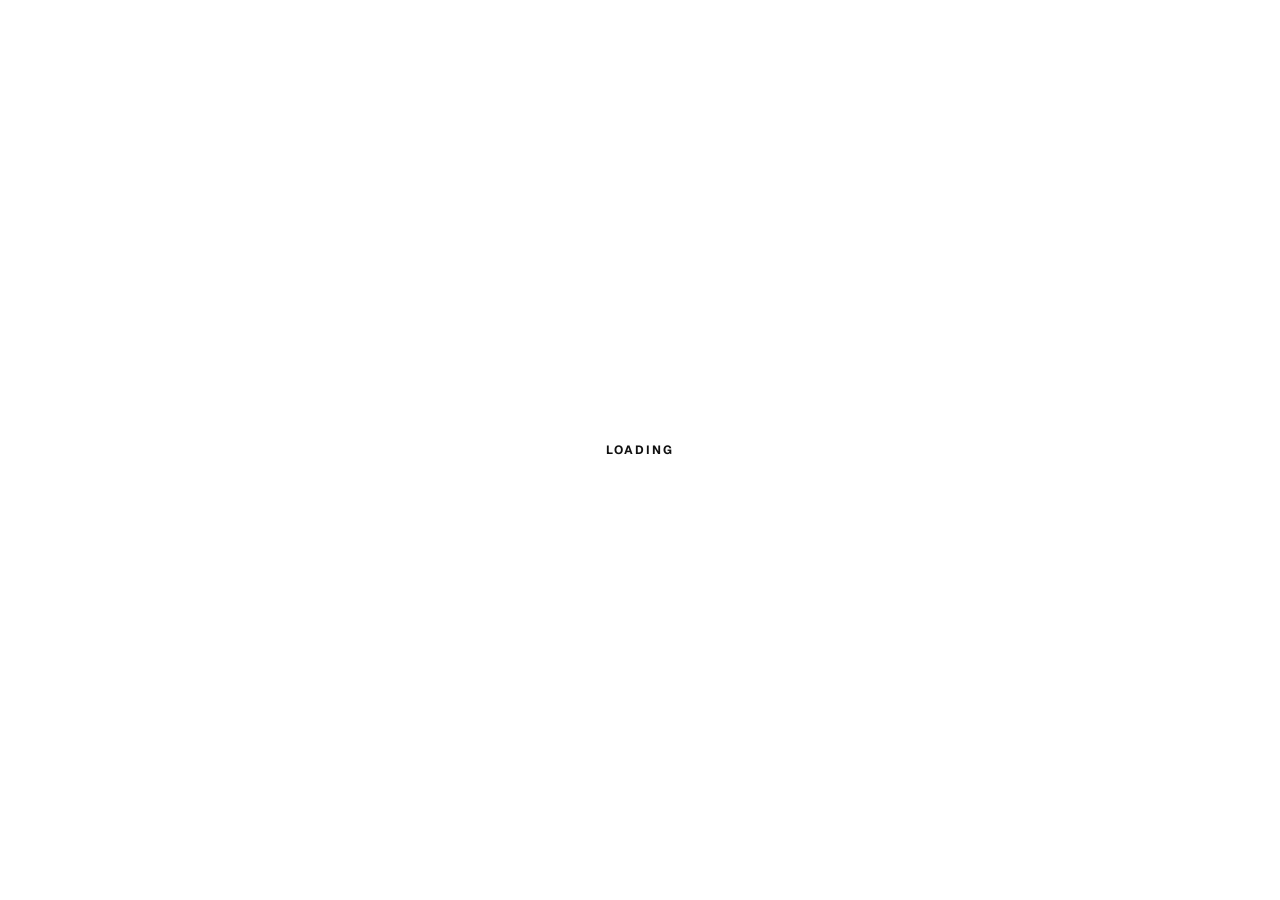
==== preview/index.html @ 60d8848e "Fit mobile product images and enlarge desktop titles. Restore the mobile nav pill, stop cropping pro" ====
<!doctype html>
<html lang="en">
  <head>
    <meta charset="utf-8" />
    <meta name="viewport" content="width=device-width, initial-scale=1" />
    <title>Shop · LAFLARECLUB</title>
    <meta
      name="description"
      content="Luxury streetwear from music culture. Limited drops, organic cotton, made for the scene."
    />
    <link rel="canonical" href="https://laflareclub.com/" />
    <link rel="preconnect" href="https://fonts.googleapis.com" />
    <link rel="preconnect" href="https://fonts.gstatic.com" crossorigin />
    <link
      rel="stylesheet"
      href="https://fonts.googleapis.com/css2?family=Geist:wght@100..900&family=Geist+Mono:wght@100..900&family=Geist+Pixel&display=swap"
    />
    <style>
      :root {
        /* resolved from shop.css location (assets/) */
        --cursor: url("cursor.svg") 4 2, auto;
        --cursor-hover: url("cursor.svg") 4 2, auto;
        --font-geist: "Geist", sans-serif;
        --font-geist-mono: "Geist Mono", ui-monospace, monospace;
        --font-geist-pixel: "Geist Pixel", sans-serif;
      }
    </style>
    <link rel="stylesheet" href="../assets/shop.css?v=title-desk" />
  </head>
  <body class="template-index" data-preview="true">
    <a class="skip-link" href="#Main">Skip to content</a>
    <main id="Main" class="stage">
      <p class="stage-loader" role="status">Loading</p>
      <header class="chrome chrome--top">
        <a class="logo logo--wordmark" href="./index.html" aria-label="LAFLARECLUB">
          <img
            class="logo__mark"
            src="../assets/logo.png?v=wordmark"
            alt="LAFLARECLUB"
            width="1024"
            height="237"
          />
        </a>
      
        <nav class="chrome-actions" aria-label="Account and cart">
          <a
            class="chrome-icon chrome-icon--account"
            href="./index.html"
            aria-label="Account"
          >
            <svg viewBox="0 0 24 24" aria-hidden="true" focusable="false">
              <path
                fill="currentColor"
                d="M12 2.8c2.2 0 4 1.8 4 4s-1.8 4-4 4-4-1.8-4-4 1.8-4 4-4Zm0 9.2c4.7 0 8.5 2.6 8.5 7.1 0 .7-.5 1.2-1.2 1.2H4.7c-.7 0-1.2-.5-1.2-1.2 0-4.5 3.8-7.1 8.5-7.1Z"
              />
            </svg>
          </a>
          <button
            type="button"
            class="chrome-icon chrome-icon--cart"
            data-open-cart
            aria-label="Cart"
          >
            <svg viewBox="0 0 24 24" aria-hidden="true" focusable="false">
              <path
                fill="currentColor"
                d="M8.2 3.2h7.6c.5 0 .9.4.9.9v2.1h2.1c.4 0 .7.4.6.8l-1.5 11.2c-.1.9-.9 1.6-1.8 1.6H7.9c-.9 0-1.7-.7-1.8-1.6L4.6 7c-.1-.4.2-.8.6-.8h2.1V4.1c0-.5.4-.9.9-.9Zm1.4 3h4.8V5.1H9.6v1.1Zm-2.5 2.4.2 1.4h9.4l.2-1.4H7.1Zm.4 3.2.9 6.6h7.2l.9-6.6H7.5Z"
              />
            </svg>
            <span class="chrome-icon__count" data-cart-count hidden>0</span>
          </button>
        </nav>
</header>
      <section class="coverflow" aria-label="LAFLARECLUB">
        <div class="coverflow__track" data-track>
          <button
            type="button"
            class="cover-item is-current"
            data-item
            data-handle="beyond-ones-limits-tee"
            style="--x: 0px"
            aria-label="Open BEYOND ONES LIMITS TEE"
          >
            <img
              src="https://cdn.shopify.com/s/files/1/0555/8806/1508/files/BLACKFRONT1_1.png?v=1731066007&width=800"
              alt="BEYOND ONES LIMITS TEE"
              width="700"
              height="700"
              fetchpriority="high"
            />
          </button>
          <button
            type="button"
            class="cover-item"
            data-item
            data-handle="cedric-pospes-si-triko"
            style="--x: calc(1 * (var(--item) + var(--item-gap)))"
            aria-label="Open CÉDRIC POSPĚŠ SI TEE"
          >
            <img
              src="https://cdn.shopify.com/s/files/1/0555/8806/1508/files/triko3.png?v=1776505116&width=800"
              alt="CÉDRIC POSPĚŠ SI TEE"
              width="800"
              height="800"
              loading="eager"
            />
            <span class="sold-pill">Sold out</span>
          </button>
          <button
            type="button"
            class="cover-item"
            data-item
            data-handle="good-friends-to-do-good-tee"
            style="--x: calc(2 * (var(--item) + var(--item-gap)))"
            aria-label="Open GOOD FRIENDS TO DO GOOD TEE"
          >
            <img
              src="https://cdn.shopify.com/s/files/1/0555/8806/1508/files/frontcream_final.png?v=1731065352&width=800"
              alt="GOOD FRIENDS TO DO GOOD TEE"
              width="800"
              height="800"
              loading="eager"
            />
          </button>
          <button
            type="button"
            class="cover-item"
            data-item
            data-handle="third-eye-hoodie"
            style="--x: calc(3 * (var(--item) + var(--item-gap)))"
            aria-label="Open THIRD EYE HOODIE"
          >
            <img
              src="https://cdn.shopify.com/s/files/1/0555/8806/1508/files/HOODIEFRONT1_2.png?v=1731066103&width=800"
              alt="THIRD EYE HOODIE"
              width="800"
              height="800"
              loading="eager"
            />
          </button>
        </div>
      </section>
      <h2 class="product-title" data-product-title></h2>
      <div class="detail-bar" data-detail>
        <div class="detail-row">
          <div class="field">
            <label for="StageSize">Size</label>
            <select id="StageSize" data-size></select>
          </div>
          <div class="price" data-price></div>
        </div>
        <div class="detail-row">
          <button type="button" class="more-btn" data-more>More info</button>
          <button type="button" class="atc" data-atc>Add to cart</button>
        </div>
        <div class="product-copy" data-copy></div>
      </div>
    </main>

    <div class="overlay overlay--info" data-info aria-hidden="true">
      <div class="info-panel" role="dialog" aria-modal="true" aria-labelledby="InfoTitle">
        <h1 id="InfoTitle" data-info-title></h1>
        <div class="info-panel__copy" data-info-copy></div>
        <button type="button" class="icon-btn" data-close-info>Close</button>
      </div>
    </div>

    <div class="wheel-dock">
      <nav class="ipod-menu" data-menu aria-hidden="true" aria-label="Menu">
        <a
          class="ipod-menu__item is-active"
          href="./index.html"
          data-menu-item
          aria-current="page"
          >Shop</a
        >
        <a class="ipod-menu__item" href="./about.html" data-menu-item>About</a>
        <button
          type="button"
          class="ipod-menu__item ipod-menu__item--cart"
          data-menu-item
          data-open-cart
        >
          Cart <span data-cart-count>0</span>
        </button>
        <button
          type="button"
          class="ipod-menu__item"
          data-menu-item
          data-open-legals
        >
          Legals
        </button>
      </nav>
      <div class="wheel-wrap">
        <div class="wheel" role="group" aria-label="LAFLARECLUB">
          <span class="wheel__label" aria-hidden="true">
            <span data-wheel-menu-label>Menu</span>
            <span data-wheel-back-label hidden>Back</span>
          </span>
          <svg
            class="wheel__skip wheel__skip--prev"
            viewBox="0 0 22 14"
            aria-hidden="true"
          >
            <rect
              x="1"
              y="2"
              width="2.2"
              height="10"
              rx="0.3"
              fill="currentColor"
            />
            <path d="M5 7 L12.5 2.2 L12.5 11.8 Z" fill="currentColor" />
            <path d="M12.2 7 L19.7 2.2 L19.7 11.8 Z" fill="currentColor" />
          </svg>
          <svg
            class="wheel__skip wheel__skip--next"
            viewBox="0 0 22 14"
            aria-hidden="true"
          >
            <path d="M2.3 2.2 L9.8 7 L2.3 11.8 Z" fill="currentColor" />
            <path d="M9.5 2.2 L17 7 L9.5 11.8 Z" fill="currentColor" />
            <rect
              x="18.8"
              y="2"
              width="2.2"
              height="10"
              rx="0.3"
              fill="currentColor"
            />
          </svg>
          <svg
            class="wheel__down"
            viewBox="0 0 14 10"
            aria-hidden="true"
          >
            <path d="M1.2 2.2 L7 8.6 L12.8 2.2 Z" fill="currentColor" />
          </svg>
          <button
            type="button"
            class="wheel__hit wheel__hit--menu"
            data-menu-btn
            data-label-menu="Menu"
            data-label-back="Back"
          >
            Menu
          </button>
          <button type="button" class="wheel__hit wheel__hit--prev" data-prev>
            Previous
          </button>
          <button type="button" class="wheel__hit wheel__hit--next" data-next>
            Next
          </button>
          <button type="button" class="wheel__hit wheel__hit--down" data-down>
            Next item
          </button>
          <button type="button" class="wheel__center" data-select>
            Select
          </button>
        </div>
      </div>
    </div>

    <div class="overlay overlay--cart" data-cart aria-hidden="true">
      <aside class="cart-panel" role="dialog" aria-modal="true" aria-labelledby="CartTitle">
        <div class="cart-panel__head">
          <h1 id="CartTitle" class="cart-panel__brand">
            <img
              class="cart-panel__logo"
              src="../assets/laflarelogo.svg"
              alt="Cart"
              width="148"
              height="89"
            />
          </h1>
          <button
            type="button"
            class="cart-panel__close"
            data-close-cart
            aria-label="Close"
          >
            <svg viewBox="0 0 24 24" aria-hidden="true" focusable="false">
              <path
                fill="currentColor"
                d="M6.4 5.2 5.2 6.4 10.8 12l-5.6 5.6 1.2 1.2L12 13.2l5.6 5.6 1.2-1.2L13.2 12l5.6-5.6-1.2-1.2L12 10.8 6.4 5.2Z"
              />
            </svg>
          </button>
        </div>
        <div class="cart-panel__body">
          <p class="cart-empty" data-cart-empty>Your cart is empty</p>
          <div class="cart-lines" data-cart-lines></div>
        </div>
        <div class="cart-panel__foot">
          <div class="cart-total" data-cart-total hidden>
            <span class="cart-total__label">Total</span>
            <span class="cart-total__value" data-cart-total-value></span>
          </div>
          <button type="button" class="atc" data-checkout>Checkout</button>
        </div>
      </aside>
    </div>

    <div class="overlay overlay--legals" data-legals aria-hidden="true">
      <div class="legals-panel">
        <header class="chrome chrome--top">
          <a class="logo logo--wordmark" href="./index.html" aria-label="LAFLARECLUB">
            <img
              class="logo__mark"
              src="../assets/logo.png?v=wordmark"
              alt="LAFLARECLUB"
              width="1024"
              height="237"
            />
          </a>
        </header>

        <div data-legals-hub>
          <h1>Legals</h1>
          <section class="legals-hub" aria-label="Legal documents">
            <p class="legals-hub__lead">
              All required legal information for shopping at LAFLARECLUB.
            </p>
            <ul class="legals-hub__list">
              <li>
                <button
                  type="button"
                  class="legals-hub__link"
                  data-legals-open="terms"
                >
                  <span class="legals-hub__title">Terms & conditions</span>
                  <span class="legals-hub__note"
                    >Purchase terms and customer obligations</span
                  >
                </button>
              </li>
              <li>
                <button
                  type="button"
                  class="legals-hub__link"
                  data-legals-open="privacy"
                >
                  <span class="legals-hub__title">Privacy policy</span>
                  <span class="legals-hub__note"
                    >How we process personal data (GDPR)</span
                  >
                </button>
              </li>
              <li>
                <button
                  type="button"
                  class="legals-hub__link"
                  data-legals-open="shipping"
                >
                  <span class="legals-hub__title">Shipping & payment</span>
                  <span class="legals-hub__note"
                    >Delivery options, timing, and payment methods</span
                  >
                </button>
              </li>
              <li>
                <button
                  type="button"
                  class="legals-hub__link"
                  data-legals-open="refund"
                >
                  <span class="legals-hub__title">Returns & complaints</span>
                  <span class="legals-hub__note"
                    >Withdrawal rights, exchanges, and claims</span
                  >
                </button>
              </li>
              <li>
                <button
                  type="button"
                  class="legals-hub__link"
                  data-legals-open="cookies"
                >
                  <span class="legals-hub__title">Cookie policy</span>
                  <span class="legals-hub__note"
                    >How this site uses cookies</span
                  >
                </button>
              </li>
            </ul>
          </section>
        </div>

        <button type="button" class="legals-back" data-legals-back hidden>
          ← Legals
        </button>

        <article class="legals-doc" data-legals-article="terms" hidden>
          <h1>Terms & conditions</h1>
          <div class="rte">
            <p>
              These are the purchase terms for LAFLARECLUB. Replace with the
              final Czech/English legal text from Shopify Policies.
            </p>
            <p>
              Orders are binding after payment confirmation. Delivery times,
              sizing, and returns follow the published shipping and refund
              policies.
            </p>
            <p>
              Scroll with the iPod wheel (prev / next / down) to move through
              longer legal documents without leaving the stage.
            </p>
          </div>
        </article>
        <article class="legals-doc" data-legals-article="privacy" hidden>
          <h1>Privacy policy</h1>
          <div class="rte">
            <p>
              We process personal data needed to fulfill orders, customer
              support, and legal obligations (GDPR).
            </p>
            <p>
              Contact: info@laflareclub.com. Full policy text lives in Shopify
              Admin → Settings → Policies.
            </p>
          </div>
        </article>
        <article class="legals-doc" data-legals-article="shipping" hidden>
          <h1>Shipping & payment</h1>
          <div class="rte">
            <p>
              Delivery options, carriers, timing, and payment methods for
              LAFLARECLUB orders.
            </p>
          </div>
        </article>
        <article class="legals-doc" data-legals-article="refund" hidden>
          <h1>Returns & complaints</h1>
          <div class="rte">
            <p>
              Withdrawal rights, exchanges, and complaint handling under Czech
              consumer law.
            </p>
          </div>
        </article>
        <article class="legals-doc" data-legals-article="cookies" hidden>
          <h1>Cookie policy</h1>
          <div class="rte">
            <p>How this site uses cookies and similar technologies.</p>
          </div>
        </article>
      </div>
    </div>

    <script type="application/json" id="StageData">
      {
        "preview": true,
        "shopUrl": "./index.html",
        "initialHandle": "beyond-ones-limits-tee",
        "openDetail": false,
        "i18n": {
          "add": "Add to cart",
          "sold_out": "Sold out",
          "more": "More info",
          "less": "Less info",
          "remove": "Remove",
          "quantity": "Quantity",
          "qty_up": "Increase quantity",
          "qty_down": "Decrease quantity",
          "preview_checkout": "Preview only. Upload this theme to Shopify to checkout.",
          "total": "Total"
        },
        "products": [
          {
            "id": 8219172176196,
            "handle": "beyond-ones-limits-tee",
            "title": "BEYOND ONES LIMITS TEE",
            "url": "./index.html",
            "available": true,
            "price_formatted": "1.290 Kč",
            "description": "Oversized heavyweight 260gsm organic cotton tee. Screen print front and back, distressed details, ribbed crew neck.",
            "images": [
              "https://cdn.shopify.com/s/files/1/0555/8806/1508/files/BLACKFRONT1_1.png?v=1731066007",
              "https://cdn.shopify.com/s/files/1/0555/8806/1508/files/BLACKBACK1_1.png?v=1731066003"
            ],
            "variants": [
              {
                "id": 46376040497476,
                "title": "S",
                "available": true,
                "price_formatted": "1.290 Kč"
              },
              {
                "id": 46376040530244,
                "title": "M",
                "available": true,
                "price_formatted": "1.290 Kč"
              },
              {
                "id": 46376040563012,
                "title": "L",
                "available": true,
                "price_formatted": "1.290 Kč"
              },
              {
                "id": 46376040595780,
                "title": "XL",
                "available": true,
                "price_formatted": "1.290 Kč"
              }
            ]
          },
          {
            "id": 15532965691716,
            "handle": "cedric-pospes-si-triko",
            "title": "CÉDRIC POSPĚŠ SI TEE",
            "url": "./index.html",
            "available": false,
            "price_formatted": "649 Kč",
            "description": "33 numbered tees. DTF heading, hand-sprayed number by Cédric. Closed series, no restocks.",
            "images": [
              "https://cdn.shopify.com/s/files/1/0555/8806/1508/files/triko3.png?v=1776505116"
            ],
            "variants": [
              {
                "id": 56679027179844,
                "title": "S",
                "available": false,
                "price_formatted": "649 Kč"
              },
              {
                "id": 56679027212612,
                "title": "M",
                "available": false,
                "price_formatted": "649 Kč"
              },
              {
                "id": 56679027245380,
                "title": "L",
                "available": false,
                "price_formatted": "649 Kč"
              },
              {
                "id": 56679027278148,
                "title": "XL",
                "available": false,
                "price_formatted": "649 Kč"
              }
            ]
          },
          {
            "id": 8340235714884,
            "handle": "good-friends-to-do-good-tee",
            "title": "GOOD FRIENDS TO DO GOOD TEE",
            "url": "./index.html",
            "available": true,
            "price_formatted": "1.290 Kč",
            "description": "Cream oversized 260gsm organic cotton tee. Screen print front and back, distressed design elements.",
            "images": [
              "https://cdn.shopify.com/s/files/1/0555/8806/1508/files/frontcream_final.png?v=1731065352",
              "https://cdn.shopify.com/s/files/1/0555/8806/1508/files/backcream_final_068a437c-cd15-468e-8b42-8bdbe27deb71.png?v=1731065351"
            ],
            "variants": [
              {
                "id": 46376031977796,
                "title": "S",
                "available": true,
                "price_formatted": "1.290 Kč"
              },
              {
                "id": 46376032010564,
                "title": "M",
                "available": true,
                "price_formatted": "1.290 Kč"
              },
              {
                "id": 46376032043332,
                "title": "L",
                "available": true,
                "price_formatted": "1.290 Kč"
              },
              {
                "id": 46376032076100,
                "title": "XL",
                "available": true,
                "price_formatted": "1.290 Kč"
              }
            ]
          },
          {
            "id": 8219149173060,
            "handle": "third-eye-hoodie",
            "title": "THIRD EYE HOODIE",
            "url": "./index.html",
            "available": true,
            "price_formatted": "2.290 Kč",
            "description": "Olive cropped 450gsm French terry hoodie. Corrosive spray, screen print, logo embroidery on the hood.",
            "images": [
              "https://cdn.shopify.com/s/files/1/0555/8806/1508/files/HOODIEFRONT1_2.png?v=1731066103"
            ],
            "variants": [
              {
                "id": 44795502231876,
                "title": "S",
                "available": true,
                "price_formatted": "2.290 Kč"
              },
              {
                "id": 44795502264644,
                "title": "M",
                "available": true,
                "price_formatted": "2.290 Kč"
              },
              {
                "id": 44795502297412,
                "title": "L",
                "available": true,
                "price_formatted": "2.290 Kč"
              },
              {
                "id": 44795502330180,
                "title": "XL",
                "available": true,
                "price_formatted": "2.290 Kč"
              }
            ]
          }
        ]
      }
    </script>
    <script src="../assets/shop.js?v=mobile-slide" defer></script>
  </body>
</html>
---- assets/shop.css ----
:root {
  --black: #111111;
  --white: #ffffff;
  --stage: #ffffff;
  --card: #f3f3f3;
  --ink: #111111;
  --muted: #6b6b6b;
  --wheel-top: #242424;
  --wheel-bottom: #1a1a1a;
  --wheel-inner: #343434;
  --wheel-icon: #d0d0d0;
  --line: rgba(17, 17, 17, 0.12);
  --ease-out: cubic-bezier(0.23, 1, 0.32, 1);
  --ease-move: cubic-bezier(0.16, 1.08, 0.38, 0.98);
  --duration: 220ms;
  --slide: 800ms;
  --chrome: 12px;
  --item: min(41.4vw, 270px);
  --item-gap: clamp(80px, 12vw, 128px);
  --wheel-size: min(41.86vw, 199px);
  --wheel-offset: clamp(22px, 1.67vw, 26px);
  --header-h: 72px;
  --z-stage: 1;
  --z-chrome: 20;
  --z-detail: 15;
  --z-menu: 40;
  --z-cart: 45;
  --cursor: url("cursor.svg") 4 2, auto;
  --cursor-hover: url("cursor.svg") 4 2, auto;
  --font-geist: "Geist", sans-serif;
  --font-geist-mono: "Geist Mono", ui-monospace, monospace;
  --font-geist-pixel: "Geist Pixel", sans-serif;
}

*,
*::before,
*::after {
  box-sizing: border-box;
}

html,
body {
  margin: 0;
  min-height: 100dvh;
  background: var(--stage);
  color: var(--ink);
  font-family: var(--font-geist);
  font-synthesis: none;
  letter-spacing: 0;
  -webkit-font-smoothing: antialiased;
  cursor: var(--cursor);
}

body {
  overflow: hidden;
}

body.template-page,
body.template-cart,
body.template-404,
body.template-customers-login,
body.template-customers-register,
body.template-customers-account,
body.template-password {
  overflow: auto;
}

::selection {
  background: var(--black);
  color: var(--white);
}

:focus-visible {
  outline: 2px solid var(--black);
  outline-offset: 3px;
}

.skip-link {
  position: absolute;
  left: 12px;
  top: -40px;
  z-index: 100;
  background: var(--black);
  color: var(--white);
  padding: 8px 12px;
  font-size: 12px;
  font-weight: 700;
  text-transform: uppercase;
  text-decoration: none;
}

.skip-link:focus {
  top: 12px;
}

@media (prefers-reduced-motion: reduce) {
  .ipod-menu,
  .ipod-menu.is-open {
    transition-duration: 0.01ms;
    transform: none;
  }
}

a {
  color: inherit;
  text-decoration: none;
  cursor: var(--cursor);
}

button,
select {
  font: inherit;
  color: inherit;
  cursor: var(--cursor);
}

@media (hover: hover) and (pointer: fine) {
  a:hover,
  button:hover,
  select:hover,
  .chrome-icon:hover,
  .ipod-menu__item:hover,
  .cover-item:hover,
  .more-btn:hover,
  .atc:hover,
  .icon-btn:hover,
  .legals-hub__link:hover,
  .legals-back:hover,
  .cart-qty__btn:hover,
  .wheel__hit:hover,
  .wheel__center:hover {
    cursor: var(--cursor-hover);
  }
}

img {
  display: block;
  max-width: 100%;
}

.chrome {
  position: fixed;
  z-index: var(--z-chrome);
  display: flex;
  align-items: center;
  gap: 16px;
  pointer-events: none;
}

.chrome > * {
  pointer-events: auto;
}

.chrome--top {
  top: 0;
  left: 0;
  right: 0;
  height: var(--header-h);
  padding: 10px 22px 0;
  justify-content: flex-start;
  align-items: flex-start;
}

.logo {
  position: absolute;
  top: 16px;
  left: 22px;
  display: inline-flex;
  align-items: center;
  justify-content: center;
  height: 28px;
  width: auto;
  padding: 0;
  line-height: 0;
  background: transparent;
  overflow: visible;
  transform: none;
}

.logo img,
.logo__mark {
  height: 28px;
  width: auto;
  max-width: min(52vw, 168px);
  object-fit: contain;
  display: block;
  background: transparent;
  animation: none;
}

.chrome-actions {
  position: absolute;
  top: 10px;
  right: 14px;
  display: flex;
  align-items: center;
  gap: 2px;
}

.chrome-icon {
  position: relative;
  display: inline-flex;
  align-items: center;
  justify-content: center;
  width: 40px;
  height: 40px;
  margin: 0;
  padding: 0;
  border: 0;
  border-radius: 0;
  background: transparent;
  color: var(--ink);
  box-shadow: none;
  cursor: var(--cursor);
  transition:
    opacity 140ms var(--ease-out),
    transform 140ms var(--ease-out);
}

.chrome-icon svg {
  position: relative;
  z-index: 1;
  width: 22px;
  height: 22px;
  display: block;
  pointer-events: none;
}

.chrome-icon:active {
  opacity: 0.7;
  transform: scale(0.97);
}

@media (hover: hover) and (pointer: fine) {
  .chrome-icon:hover {
    opacity: 0.72;
  }
}

.chrome-icon__count {
  position: absolute;
  z-index: 2;
  top: 2px;
  right: 0;
  min-width: 15px;
  height: 15px;
  padding: 0 4px;
  border-radius: 999px;
  background: var(--ink);
  color: var(--stage);
  font-size: 9px;
  font-weight: 700;
  line-height: 15px;
  text-align: center;
  letter-spacing: 0;
  box-shadow: none;
}

body.is-detail .logo {
  background: transparent;
}

.product-title {
  position: fixed;
  z-index: var(--z-detail);
  left: 50%;
  bottom: calc(var(--wheel-size) + var(--wheel-offset) + 18px);
  width: min(340px, calc(100vw - 48px));
  margin: 0;
  transform: translateX(-50%);
  font-size: 12px;
  font-weight: 800;
  letter-spacing: 0.06em;
  line-height: 1.3;
  text-transform: uppercase;
  text-align: center;
  color: var(--ink);
  pointer-events: none;
  transition:
    color var(--duration) var(--ease-out),
    bottom var(--duration) var(--ease-out),
    opacity var(--duration) var(--ease-out);
}

body.is-detail .product-title {
  bottom: calc(var(--wheel-size) + var(--wheel-offset) + var(--detail-rail) - 6px);
  color: var(--ink);
}

body:has([data-cart].is-open) .product-title {
  opacity: 0;
}

.stage {
  position: relative;
  z-index: var(--z-stage);
  min-height: 100dvh;
  overflow: hidden;
  background: var(--stage);
  transition: background-color var(--duration) var(--ease-out);
}

body.is-detail .stage {
  background: var(--stage);
}

.coverflow {
  position: absolute;
  inset: var(--header-h) 0 calc(var(--wheel-size) + var(--wheel-offset) + 8px);
  display: grid;
  place-items: center;
  cursor: var(--cursor);
  touch-action: none;
}

.coverflow__track {
  position: relative;
  width: var(--item);
  height: var(--item);
  touch-action: none;
}

.cover-item {
  position: absolute;
  inset: 0;
  border: 0;
  padding: 0;
  background: transparent;
  border-radius: 0;
  overflow: visible;
  box-shadow: none;
  cursor: var(--cursor);
  transform: translate3d(0, 0, 0) scale(0.86);
  opacity: 0;
  z-index: 1;
  transition: opacity 500ms var(--ease-move);
}

body:not(.is-stage-in) .product-title {
  opacity: 0;
}

body.template-index:not(.is-stage-in) .logo,
body.template-index:not(.is-stage-in) .chrome-actions,
body.template-index:not(.is-stage-in) .wheel-dock,
body.template-index:not(.is-stage-in) .wheel-dock > * {
  opacity: 0;
  pointer-events: none;
}

.stage-loader {
  display: none;
}

body.template-index:not(.is-stage-in) .stage-loader {
  position: fixed;
  z-index: 8;
  inset: 0;
  display: grid;
  place-items: center;
  margin: 0;
  font-size: 12px;
  font-weight: 700;
  letter-spacing: 0.16em;
  text-transform: uppercase;
  color: var(--ink);
  pointer-events: none;
}

body.is-stage-in:not(.is-detail) .product-title {
  animation: stage-title 560ms var(--ease-out) 160ms both;
}

body.template-index.is-stage-in .logo {
  animation: chrome-in 560ms var(--ease-out) both;
}

body.template-index.is-stage-in .chrome-actions {
  animation: chrome-in 560ms var(--ease-out) 70ms both;
}

body.template-index.is-stage-in .wheel-dock {
  animation: wheel-dock-in 680ms var(--ease-move) 110ms both;
}

@keyframes stage-title {
  from {
    opacity: 0;
    transform: translateX(-50%) translateY(6px);
  }
  to {
    opacity: 1;
    transform: translateX(-50%) translateY(0);
  }
}

@keyframes chrome-in {
  from {
    opacity: 0;
    transform: translateY(-8px);
  }
  to {
    opacity: 1;
    transform: none;
  }
}

@keyframes wheel-dock-in {
  from {
    opacity: 0;
    transform: translateX(-50%) translateY(14px);
  }
  to {
    opacity: 1;
    transform: translateX(-50%);
  }
}

@media (prefers-reduced-motion: reduce) {
  body.is-stage-in .product-title,
  body.template-index.is-stage-in .logo,
  body.template-index.is-stage-in .chrome-actions,
  body.template-index.is-stage-in .wheel-dock {
    animation: none;
    opacity: 1;
  }
}

.cover-item.is-current {
  z-index: 3;
}

.cover-item.is-away {
  opacity: 0;
  pointer-events: none;
}

.cover-item.is-dragging {
  transition: none;
  cursor: var(--cursor-hover);
}

.coverflow:active,
.coverflow__track:active,
.coverflow__track.is-dragging,
.cover-item:active {
  cursor: var(--cursor-hover);
}

.cover-item img {
  width: 100%;
  height: 100%;
  object-fit: contain;
  background: transparent;
  pointer-events: none;
}

.cover-item[hidden] {
  display: none;
}

body.is-detail .cover-item[data-item],
body.is-detail.is-info .cover-item[data-item] {
  display: none;
  opacity: 0;
  pointer-events: none;
}

body.is-detail .cover-item[data-shot].is-current {
  z-index: 3;
}

.sold-pill {
  position: absolute;
  left: 14px;
  bottom: 14px;
  padding: 6px 10px;
  background: var(--black);
  color: var(--white);
  font-size: 11px;
  font-weight: 700;
  letter-spacing: 0.08em;
  text-transform: uppercase;
}

body.is-detail .sold-pill {
  display: none;
}

.wheel-dock {
  position: fixed;
  z-index: var(--z-chrome);
  left: 50%;
  bottom: var(--wheel-offset);
  display: flex;
  flex-direction: column;
  align-items: center;
  gap: 14px;
  transform: translateX(-50%);
  pointer-events: none;
}

.wheel-dock > * {
  pointer-events: auto;
}

.ipod-menu {
  display: flex;
  align-items: center;
  justify-content: center;
  gap: clamp(12px, 2.4vw, 22px);
  max-width: calc(100vw - 24px);
  padding: 8px 16px;
  border-radius: 10px;
  background: #212121;
  color: #fff;
  overflow: hidden;
  transform: translateY(18px) scale(0.86);
  transform-origin: center bottom;
  opacity: 0;
  pointer-events: none;
  visibility: hidden;
  transition:
    opacity 480ms var(--ease-move),
    transform 480ms var(--ease-move),
    visibility 0s linear 480ms;
}

.ipod-menu.is-open {
  opacity: 1;
  transform: translateY(0) scale(1);
  pointer-events: auto;
  visibility: visible;
  transition:
    opacity 480ms var(--ease-move),
    transform 480ms var(--ease-move),
    visibility 0s;
}

.ipod-menu__item {
  display: inline-flex;
  align-items: center;
  justify-content: center;
  gap: 6px;
  margin: 0;
  padding: 7px 10px;
  border: 0;
  border-radius: 5px;
  background: transparent;
  color: #fff;
  font-size: 11px;
  font-weight: 700;
  letter-spacing: 0.04em;
  line-height: 1;
  text-transform: uppercase;
  white-space: nowrap;
  cursor: var(--cursor);
  transition:
    background-color 160ms var(--ease-out),
    transform 140ms var(--ease-out);
}

.ipod-menu__item.is-active {
  background: #3a3a3a;
}

.ipod-menu__item:active {
  transform: scale(0.97);
}

.ipod-menu a.ipod-menu__item,
.ipod-menu button.ipod-menu__item {
  cursor: var(--cursor);
}

@media (hover: hover) and (pointer: fine) {
  .ipod-menu__item:hover {
    background: #2e2e2e;
  }

  .ipod-menu__item.is-active:hover {
    background: #454545;
  }
}

.ipod-menu__item--cart span {
  font-variant-numeric: tabular-nums;
}

.wheel-wrap {
  position: relative;
  z-index: 1;
  left: auto;
  bottom: auto;
  width: var(--wheel-size);
  height: var(--wheel-size);
  transform: none;
  cursor: var(--cursor);
  transition:
    width 280ms var(--ease-out),
    height 280ms var(--ease-out);
}

.wheel {
  position: relative;
  width: 100%;
  height: 100%;
  border-radius: 50%;
  background: linear-gradient(
    180deg,
    var(--wheel-top) 0%,
    var(--wheel-bottom) 100%
  );
  box-shadow: inset 0 -10px 18px rgb(0 0 0 / 0.22);
  user-select: none;
  -webkit-user-select: none;
  cursor: var(--cursor);
  transition: border-radius 280ms var(--ease-out);
}

.wheel__center {
  position: absolute;
  z-index: 3;
  left: 50%;
  top: 50%;
  width: 38.7%;
  height: 38.7%;
  border: 1px solid #000;
  border-radius: 50%;
  background: var(--wheel-inner);
  color: transparent;
  font-size: 0;
  transform: translate(-50%, -50%);
  box-shadow: inset 0 2px 6px rgb(0 0 0 / 0.18);
  transition:
    transform 140ms var(--ease-out),
    box-shadow 140ms var(--ease-out);
}

@media (hover: hover) and (pointer: fine) {
  .wheel__center:hover {
    box-shadow: inset 0 3px 10px rgb(0 0 0 / 0.32);
  }
}

.wheel__center:active,
.wheel__center.is-pressed {
  transform: translate(-50%, -50%) scale(0.97);
  box-shadow: inset 0 5px 12px rgb(0 0 0 / 0.5);
}

.wheel button {
  -webkit-tap-highlight-color: transparent;
  cursor: var(--cursor);
}

.wheel:has(:active),
.wheel:has(.is-pressed),
.wheel button:active,
.wheel button.is-pressed {
  cursor: var(--cursor-hover);
}

.wheel__hit {
  position: absolute;
  z-index: 2;
  border: 0;
  background: transparent;
  color: transparent;
  box-shadow: inset 0 0 0 0 rgb(0 0 0 / 0);
  transition: box-shadow 140ms var(--ease-out);
}

@media (hover: hover) and (pointer: fine) {
  .wheel__hit:hover {
    box-shadow: inset 0 4px 16px rgb(0 0 0 / 0.38);
  }
}

.wheel__hit:active,
.wheel__hit.is-pressed {
  box-shadow: inset 0 6px 18px rgb(0 0 0 / 0.55);
}

.wheel__hit--menu {
  left: 22%;
  right: 22%;
  top: 6%;
  height: 28%;
  border-radius: 50%;
}

.wheel__hit--prev {
  left: 4%;
  top: 30%;
  width: 28%;
  height: 40%;
  border-radius: 50%;
}

.wheel__hit--next {
  right: 4%;
  top: 30%;
  width: 28%;
  height: 40%;
  border-radius: 50%;
}

.wheel__hit--down {
  left: 22%;
  right: 22%;
  bottom: 6%;
  height: 28%;
  border-radius: 50%;
  display: none;
}

.wheel__down {
  position: absolute;
  z-index: 4;
  left: 50%;
  bottom: 11%;
  width: 9.5%;
  height: auto;
  aspect-ratio: 14 / 10;
  transform: translateX(-50%);
  pointer-events: none;
  color: var(--wheel-icon);
  transition: color 140ms var(--ease-out);
  display: none;
}

body.is-detail .wheel__hit--down,
body.is-detail .wheel__down,
body.is-legals .wheel__hit--down,
body.is-legals .wheel__down {
  display: block;
}

.wheel__label {
  position: absolute;
  z-index: 4;
  left: 50%;
  top: 9%;
  transform: translateX(-50%);
  font-size: calc(var(--wheel-size) * 0.05);
  font-weight: 700;
  letter-spacing: 0.02em;
  text-transform: uppercase;
  color: var(--wheel-icon);
  pointer-events: none;
  transition: color 140ms var(--ease-out);
}

.wheel:has(.wheel__hit--menu:active) .wheel__label,
.wheel:has(.wheel__hit--menu.is-pressed) .wheel__label {
  color: #fff;
}

@media (hover: hover) and (pointer: fine) {
  .wheel:has(.wheel__hit--menu:hover) .wheel__label {
    color: #fff;
  }
}

.wheel__skip {
  position: absolute;
  z-index: 4;
  top: 50%;
  width: 16.7%;
  height: auto;
  aspect-ratio: 22 / 14;
  transform: translateY(-50%);
  pointer-events: none;
  color: var(--wheel-icon);
  transition: color 140ms var(--ease-out);
}

.wheel__skip--prev {
  left: 8%;
}
.wheel__skip--next {
  right: 8%;
}

.wheel:has(.wheel__hit--prev:active) .wheel__skip--prev,
.wheel:has(.wheel__hit--next:active) .wheel__skip--next,
.wheel:has(.wheel__hit--prev.is-pressed) .wheel__skip--prev,
.wheel:has(.wheel__hit--next.is-pressed) .wheel__skip--next {
  color: #fff;
}

.wheel:has(.wheel__hit--down:active) .wheel__down,
.wheel:has(.wheel__hit--down.is-pressed) .wheel__down {
  color: #fff;
}

@media (hover: hover) and (pointer: fine) {
  .wheel:has(.wheel__hit--prev:hover) .wheel__skip--prev,
  .wheel:has(.wheel__hit--next:hover) .wheel__skip--next {
    color: #fff;
  }

  .wheel:has(.wheel__hit--down:hover) .wheel__down {
    color: #fff;
  }
}

body.is-detail {
  --item-gap: clamp(16px, 2.8vw, 36px);
  --detail-rail: 156px;
}

body.is-detail .product-title {
  bottom: calc(var(--wheel-size) + var(--wheel-offset) + 128px);
  width: min(420px, calc(100vw - 48px));
}

body.is-detail .coverflow {
  inset: var(--header-h) 0
    calc(var(--wheel-size) + var(--wheel-offset) + var(--detail-rail));
  display: flex;
  align-items: flex-end;
  justify-content: center;
  padding: 0 0 4px;
}

body.is-detail .coverflow__track {
  width: min(72vw, 340px);
  height: min(72vw, 340px, 100%);
  max-height: 100%;
}

body.is-detail .cover-item img {
  object-position: center bottom;
}

body.is-detail.is-info {
  --detail-rail: 0px;
}

body.is-detail.is-info .coverflow {
  inset: var(--header-h) 46% calc(var(--wheel-size) + var(--wheel-offset) + 12px)
    6%;
  align-items: flex-start;
  justify-content: center;
  padding: 0 32px 24px 0;
  overflow: auto;
  overscroll-behavior: contain;
  scrollbar-width: none;
}

body.is-detail.is-info .coverflow::-webkit-scrollbar {
  display: none;
}

body.is-detail.is-info .coverflow__track {
  width: 100%;
  height: auto;
  max-height: none;
  display: flex;
  flex-direction: column;
  align-items: center;
  gap: 28px;
}

body.is-detail.is-info .cover-item[data-shot="0"] {
  width: min(100%, 520px);
}

body.is-detail.is-info .cover-item[data-shot="0"] img {
  width: 100%;
  height: auto;
  max-height: calc(
    100dvh - var(--header-h) - var(--wheel-size) - var(--wheel-offset) - 48px
  );
  aspect-ratio: auto;
  object-fit: contain;
  object-position: center top;
}

body.is-detail.is-info .coverflow,
body.is-detail.is-info .coverflow__track,
body.is-detail.is-info .cover-item[data-shot] {
  cursor: var(--cursor);
  touch-action: pan-y;
}

body.is-detail.is-info .cover-item[data-shot] {
  position: relative;
  inset: auto;
  width: 100%;
  height: auto;
  transform: none !important;
  opacity: 1;
  pointer-events: auto;
}

body.is-detail.is-info .cover-item[data-shot]:not([data-shot="0"]) {
  width: min(72%, 360px);
}

body.is-detail.is-info .cover-item img {
  width: 100%;
  height: auto;
  aspect-ratio: 1;
  object-fit: contain;
  object-position: center;
}

body.is-detail.is-info .product-title {
  left: 54%;
  right: 6%;
  top: max(calc(var(--header-h) + 28px), 18vh);
  bottom: auto;
  width: auto;
  transform: none;
  animation: none;
  text-align: left;
  font-size: clamp(18px, 1.6vw, 28px);
  font-weight: 800;
  letter-spacing: 0.04em;
  line-height: 1.15;
}

body.is-detail.is-info .detail-bar {
  left: 54%;
  right: 6%;
  top: calc(max(calc(var(--header-h) + 28px), 18vh) + 52px);
  bottom: calc(var(--wheel-size) + var(--wheel-offset) + 16px);
  width: auto;
  transform: none;
  align-content: start;
  gap: 14px;
  overflow: auto;
  overscroll-behavior: contain;
}

.detail-bar {
  position: fixed;
  z-index: var(--z-detail);
  left: 50%;
  bottom: calc(var(--wheel-size) + var(--wheel-offset) + 18px);
  width: min(420px, calc(100vw - 48px));
  transform: translateX(-50%) translateY(12px);
  opacity: 0;
  pointer-events: none;
  display: grid;
  gap: 10px;
  color: var(--ink);
  transition:
    opacity var(--duration) var(--ease-out),
    transform var(--duration) var(--ease-out);
}

body.is-detail .detail-bar {
  opacity: 1;
  pointer-events: auto;
  transform: translateX(-50%) translateY(0);
}

.detail-row {
  display: grid;
  grid-template-columns: 1fr auto;
  gap: 14px;
  align-items: center;
}

.detail-row:first-child {
  align-items: end;
}

.field {
  display: grid;
  gap: 6px;
}

.field label {
  font-size: 11px;
  font-weight: 700;
  letter-spacing: 0.12em;
  text-transform: uppercase;
}

.field select {
  appearance: none;
  width: 100%;
  min-width: 0;
  height: 44px;
  padding: 0 36px 0 14px;
  border: 1px solid rgba(17, 17, 17, 0.18);
  border-radius: 999px;
  background: var(--white)
    url("data:image/svg+xml,%3Csvg xmlns='http://www.w3.org/2000/svg' width='12' height='8'%3E%3Cpath d='M1 1l5 5 5-5' fill='none' stroke='%23111' stroke-width='1.4'/%3E%3C/svg%3E")
    no-repeat right 14px center;
  color: var(--ink);
}

.price {
  font-size: 14px;
  font-weight: 700;
  letter-spacing: 0.04em;
  padding-bottom: 13px;
  white-space: nowrap;
}

.atc {
  height: 44px;
  padding: 0 22px;
  border: 0;
  border-radius: 999px;
  background: var(--black);
  color: var(--white);
  font-size: 12px;
  font-weight: 700;
  letter-spacing: 0.12em;
  text-transform: uppercase;
  transition:
    transform 140ms var(--ease-out),
    opacity 140ms var(--ease-out);
}

.atc:hover {
  transform: scale(0.99);
}

.atc:active {
  transform: scale(0.97);
}

.atc:disabled {
  opacity: 0.38;
  transform: none;
}

.more-btn {
  display: none;
}

.product-copy {
  max-height: 0;
  overflow: hidden;
  font-size: 14px;
  line-height: 1.5;
  color: var(--ink);
  max-width: 42ch;
}

body.is-info .product-copy.is-open {
  max-height: none;
  overflow: visible;
  padding-top: 4px;
}

.overlay {
  position: fixed;
  inset: 0;
  z-index: var(--z-cart);
  display: grid;
  place-items: center;
  background: var(--stage);
  opacity: 0;
  pointer-events: none;
  transition: opacity var(--duration) var(--ease-out);
}

.overlay.is-open {
  opacity: 1;
  pointer-events: auto;
}

.overlay--cart {
  place-items: stretch end;
  background: rgba(17, 17, 17, 0.28);
  color: var(--ink);
}

.overlay--info {
  display: none;
}

.info-panel {
  width: 100%;
  max-height: min(70dvh, 560px);
  padding: 28px 22px calc(var(--wheel-size) + var(--wheel-offset) + 20px);
  overflow: auto;
  overscroll-behavior: contain;
  background: var(--stage);
  color: var(--ink);
  transform: translateY(16px);
  transition: transform 220ms var(--ease-out);
}

.overlay--info.is-open .info-panel {
  transform: translateY(0);
}

.info-panel h1 {
  margin: 0 0 18px;
  font-size: 12px;
  letter-spacing: 0.12em;
  text-transform: uppercase;
}

.info-panel__copy {
  max-width: 42ch;
  font-size: 15px;
  line-height: 1.5;
  color: #333333;
}

.info-panel__copy p {
  margin: 0 0 0.9em;
}

.info-panel .icon-btn {
  margin-top: 18px;
}

.overlay--cart .cart-panel {
  width: min(420px, 92vw);
  height: 100%;
  max-height: none;
  margin: 0;
  padding: 20px 24px 28px;
  display: grid;
  grid-template-rows: auto 1fr auto;
  gap: 14px;
  background: var(--stage);
  box-shadow: -18px 0 40px rgba(17, 17, 17, 0.12);
  transform: translateX(24px);
  transition: transform 240ms var(--ease-out);
}

.overlay--cart.is-open .cart-panel {
  transform: translateX(0);
}

.cart-panel__head {
  display: grid;
  grid-template-columns: 1fr auto;
  grid-template-rows: auto auto;
  align-items: center;
  gap: 6px 0;
  margin-top: 0;
  padding-top: 0;
}

.cart-panel__brand {
  grid-column: 1 / -1;
  margin: 0;
  display: flex;
  align-items: center;
  justify-content: center;
  justify-self: center;
  width: 45%;
  line-height: 0;
}

.cart-panel__logo {
  display: block;
  width: 100%;
  height: auto;
  object-fit: contain;
  /* source SVG is white; force black on the light cart panel */
  filter: brightness(0);
}

.cart-panel__close {
  grid-column: 2;
  grid-row: 2;
  justify-self: end;
  display: inline-flex;
  align-items: center;
  justify-content: center;
  width: 40px;
  height: 40px;
  margin: 0;
  padding: 0;
  border: 0;
  border-radius: 0;
  background: transparent;
  color: var(--ink);
  cursor: var(--cursor-hover);
  transition: transform 160ms var(--ease-out);
}

.cart-panel__close svg {
  width: 22px;
  height: 22px;
  display: block;
}

.cart-panel__close:active {
  transform: scale(0.97);
}

.cart-panel__body {
  display: grid;
  gap: 18px;
  align-content: start;
  min-height: 0;
  overflow: auto;
  overscroll-behavior: contain;
}

.cart-panel__foot {
  display: grid;
  gap: 12px;
  padding-top: 8px;
}

.cart-total {
  display: flex;
  align-items: baseline;
  justify-content: space-between;
  gap: 16px;
}

.cart-total__label,
.cart-total__value {
  font-size: 12px;
  letter-spacing: 0.12em;
  text-transform: uppercase;
}

.cart-total__label {
  color: var(--muted);
}

.cart-total__value {
  font-weight: 700;
  letter-spacing: 0.06em;
  color: var(--ink);
  font-variant-numeric: tabular-nums;
}

.cart-panel__foot .atc {
  width: 100%;
}

.cart-panel h1 {
  margin: 0;
}

.cart-empty {
  margin: 0;
  font-size: 12px;
  letter-spacing: 0.1em;
  text-transform: uppercase;
  color: var(--muted);
}

.cart-lines {
  display: grid;
  gap: 14px;
  align-content: start;
  max-height: none;
  overflow: visible;
  min-height: 0;
}

.cart-line {
  display: grid;
  grid-template-columns: 72px 1fr auto;
  gap: 12px;
  align-items: center;
}

.cart-line img {
  width: 72px;
  height: 72px;
  object-fit: contain;
  background: #ececec;
  border-radius: 8px;
}

.cart-line p {
  margin: 0;
  font-size: 13px;
  font-weight: 700;
  text-transform: uppercase;
}

.cart-line__info {
  display: grid;
  gap: 8px;
  min-width: 0;
}

.cart-line__meta {
  display: flex;
  flex-wrap: wrap;
  align-items: center;
  gap: 12px;
}

.cart-qty {
  display: inline-flex;
  align-items: center;
  gap: 2px;
  height: 32px;
  padding: 0 4px;
  border: 1px solid rgba(17, 17, 17, 0.18);
  border-radius: 999px;
}

.cart-qty__btn {
  width: 28px;
  height: 28px;
  border: 0;
  border-radius: 999px;
  background: transparent;
  color: var(--ink);
  font-size: 16px;
  font-weight: 700;
  line-height: 1;
  cursor: var(--cursor);
  transition: transform 140ms var(--ease-out);
}

.cart-qty__btn:active {
  transform: scale(0.94);
}

.cart-qty__value {
  min-width: 1.5ch;
  padding: 0 4px;
  font-size: 12px;
  font-weight: 700;
  font-variant-numeric: tabular-nums;
  text-align: center;
  color: var(--ink);
}

.cart-line__price {
  font-size: 12px;
  font-weight: 700;
  letter-spacing: 0.04em;
  color: var(--ink);
}

.icon-btn {
  border: 0;
  background: transparent;
  font-size: 12px;
  font-weight: 700;
  letter-spacing: 0.08em;
  text-transform: uppercase;
  text-decoration: underline;
  text-underline-offset: 3px;
}

.page-shell {
  min-height: 100dvh;
  padding: calc(var(--header-h) + 28px) 24px 180px;
  overflow: auto;
  background: var(--stage);
  color: var(--ink);
}

.page-shell h1 {
  margin: 0 0 20px;
  font-size: clamp(28px, 5vw, 44px);
  letter-spacing: -0.03em;
  text-transform: uppercase;
}

.page-shell .rte {
  max-width: 65ch;
  font-size: 16px;
  line-height: 1.55;
  color: #333333;
}

.page-shell .rte p {
  margin: 0 0 1em;
}

.about-contact {
  max-width: 34rem;
}

.about-contact__lead {
  margin: 0 0 28px;
  max-width: 42ch;
  font-size: 15px;
  line-height: 1.5;
  color: var(--ink);
}

.about-contact__heading {
  margin: 36px 0 16px;
  font-size: 11px;
  font-weight: 700;
  letter-spacing: 0.14em;
  text-transform: uppercase;
  color: var(--ink);
}

.about-contact__heading:first-of-type {
  margin-top: 8px;
}

.about-contact__row a {
  color: var(--ink);
  text-underline-offset: 3px;
}

.about-contact__list {
  margin: 0;
  padding: 0;
  display: grid;
  gap: 18px;
}

.about-contact__row {
  display: grid;
  gap: 4px;
  margin: 0;
  padding: 0 0 16px;
  border-bottom: 1px solid var(--line);
}

.about-contact__row:last-child {
  border-bottom: 0;
  padding-bottom: 0;
}

.about-contact__row dt {
  margin: 0;
  font-size: 11px;
  font-weight: 700;
  letter-spacing: 0.12em;
  text-transform: uppercase;
  color: var(--muted);
}

.about-contact__row dd {
  margin: 0;
  font-size: 15px;
  line-height: 1.45;
  color: var(--ink);
}

.about-contact__source {
  margin: 28px 0 0;
  font-size: 12px;
  letter-spacing: 0.04em;
}

.about-contact__source a {
  color: var(--ink);
  text-underline-offset: 3px;
}

.about-contact__extra {
  margin-top: 36px;
}

.legals-hub {
  max-width: 34rem;
}

.legals-hub__lead {
  margin: 0 0 28px;
  max-width: 42ch;
  font-size: 15px;
  line-height: 1.5;
  color: var(--ink);
}

.legals-hub__list {
  list-style: none;
  margin: 0;
  padding: 0;
  display: grid;
  gap: 0;
}

.legals-hub__list li {
  margin: 0;
  border-bottom: 1px solid var(--line);
}

.legals-hub__list li:last-child {
  border-bottom: 0;
}

.legals-hub__link {
  display: grid;
  gap: 4px;
  width: 100%;
  margin: 0;
  padding: 18px 0;
  border: 0;
  background: transparent;
  color: var(--ink);
  text-align: left;
  text-decoration: none;
  cursor: var(--cursor);
  font: inherit;
  transition: opacity 140ms var(--ease-out);
}

.legals-hub__link:active {
  opacity: 0.7;
  transform: scale(0.99);
}

@media (hover: hover) and (pointer: fine) {
  .legals-hub__link:hover .legals-hub__title {
    text-decoration: underline;
    text-underline-offset: 3px;
  }
}

.legals-hub__title {
  font-size: 15px;
  font-weight: 700;
  letter-spacing: 0.02em;
  text-transform: uppercase;
}

.legals-hub__note {
  font-size: 13px;
  line-height: 1.4;
  color: var(--muted);
}

.legals-hub__empty {
  margin: 0;
  max-width: 42ch;
  font-size: 14px;
  line-height: 1.5;
  color: var(--muted);
}

.overlay--legals {
  z-index: calc(var(--z-chrome) - 1);
  place-items: stretch;
  align-content: start;
  overflow: auto;
  overscroll-behavior: contain;
  color: var(--ink);
  -webkit-overflow-scrolling: touch;
}

.legals-panel {
  width: 100%;
  max-width: none;
  max-height: none;
  min-height: 100%;
  margin: 0;
  padding: calc(var(--header-h) + 28px) 24px 180px;
  overflow: visible;
  display: block;
}

.overlay--legals [data-legals-hub] > h1,
.overlay--legals .legals-doc > h1 {
  margin: 0 0 20px;
  font-size: clamp(28px, 5vw, 44px);
  letter-spacing: -0.03em;
  text-transform: uppercase;
}

.overlay--legals .legals-doc .rte {
  max-width: 65ch;
  font-size: 16px;
  line-height: 1.55;
  color: #333333;
}

.overlay--legals .legals-doc .rte p {
  margin: 0 0 1em;
}

.legals-back {
  display: inline-flex;
  align-items: center;
  margin: 0 0 18px;
  padding: 0;
  border: 0;
  background: transparent;
  color: var(--ink);
  font: inherit;
  font-size: 12px;
  font-weight: 700;
  letter-spacing: 0.08em;
  text-transform: uppercase;
  cursor: var(--cursor);
  transition: opacity 140ms var(--ease-out);
}

.legals-back:active {
  opacity: 0.7;
  transform: scale(0.97);
}

.legals-doc {
  max-width: 34rem;
}

.form-stack {
  display: grid;
  gap: 14px;
  max-width: 360px;
}

.form-stack input {
  height: 48px;
  padding: 0 14px;
  border: 1px solid var(--line);
  border-radius: 10px;
  background: var(--white);
  color: var(--ink);
}

.empty {
  position: absolute;
  inset: 0;
  display: grid;
  place-items: center;
  font-size: 12px;
  letter-spacing: 0.14em;
  text-transform: uppercase;
  color: var(--muted);
}

[hidden] {
  display: none !important;
}

@media (max-width: 767px) {
  :root {
    --item: min(81.3vw, 416px);
    --item-gap: clamp(36px, 8vw, 56px);
  }

  body.is-detail.is-info .stage {
    overflow: auto;
    overscroll-behavior: contain;
    height: 100dvh;
    padding: 0;
    scrollbar-width: none;
  }

  body.is-detail.is-info .stage::-webkit-scrollbar {
    display: none;
  }

  body.is-detail.is-info .coverflow {
    position: relative;
    inset: auto;
    display: grid;
    place-items: center;
    height: auto;
    min-height: 0;
    padding: calc(var(--header-h) + 8px) 0 4px;
    overflow: hidden;
    touch-action: pan-x;
  }

  body.is-detail.is-info .coverflow__track {
    position: relative;
    width: min(88vw, 420px);
    height: min(88vw, 420px);
    gap: 0;
  }

  body.is-detail.is-info .cover-item[data-shot],
  body.is-detail.is-info .cover-item[data-shot="0"],
  body.is-detail.is-info .cover-item[data-shot]:not([data-shot="0"]) {
    position: absolute;
    inset: 0;
    width: 100%;
    height: 100%;
  }

  body.is-detail.is-info .cover-item[data-shot] img,
  body.is-detail.is-info .cover-item[data-shot="0"] img {
    width: 100%;
    height: 100%;
    max-height: none;
    aspect-ratio: auto;
    object-fit: contain;
    object-position: center;
  }

  body.is-detail.is-info .coverflow,
  body.is-detail.is-info .coverflow__track,
  body.is-detail.is-info .cover-item[data-shot] {
    touch-action: pan-x;
  }

  body.is-detail.is-info .product-title {
    position: relative;
    z-index: 1;
    left: auto;
    right: auto;
    top: auto;
    bottom: auto;
    width: auto;
    margin: 18px 6% 0;
    transform: none;
    text-align: left;
    font-size: 14px;
    letter-spacing: 0.06em;
  }

  body.is-detail.is-info .detail-bar {
    position: relative;
    left: auto;
    right: auto;
    top: auto;
    bottom: auto;
    width: auto;
    margin: 12px 6% calc(var(--wheel-size) + var(--wheel-offset) + 28px);
    transform: none;
    overflow: visible;
  }

  body.is-detail {
    --wheel-size: 64px;
    --wheel-offset: 18px;
  }

  body.is-detail .wheel-dock {
    z-index: calc(var(--z-chrome) + 5);
  }

  body.is-detail .wheel-wrap {
    width: min(86vw, 340px);
    height: 64px;
    background: transparent;
  }

  body.is-detail .wheel {
    border-radius: 999px;
    background: #1a1a1a;
    box-shadow: inset 0 -8px 12px rgb(0 0 0 / 0.35);
  }

  body.is-detail .wheel__down,
  body.is-detail .wheel__hit--down,
  body.is-detail .wheel__center {
    display: none;
  }

  body.is-detail .wheel__label {
    display: none;
  }

  body.is-detail .wheel__hit--menu {
    left: 50%;
    top: 50%;
    right: auto;
    display: flex;
    align-items: center;
    justify-content: center;
    width: 46px;
    height: 46px;
    padding: 0;
    border: 1.5px solid #3a3a3a;
    border-radius: 50%;
    background: transparent;
    box-shadow: none;
    transform: translate(-50%, -50%);
    color: #f2f2f2;
    font-size: 8px;
    font-weight: 700;
    letter-spacing: 0.08em;
    line-height: 1;
    text-transform: uppercase;
    white-space: nowrap;
  }

  body.is-detail .wheel__hit--menu:active,
  body.is-detail .wheel__hit--menu.is-pressed {
    box-shadow: none;
    transform: translate(-50%, -50%) scale(0.97);
  }

  body.is-detail .wheel__hit--prev,
  body.is-detail .wheel__hit--next {
    top: 0;
    height: 100%;
    border-radius: 999px;
    box-shadow: none;
  }

  body.is-detail .wheel__hit--prev {
    left: 0;
    width: 34%;
  }

  body.is-detail .wheel__hit--next {
    right: 0;
    width: 34%;
  }

  body.is-detail .wheel__hit--prev:active,
  body.is-detail .wheel__hit--next:active,
  body.is-detail .wheel__hit--prev.is-pressed,
  body.is-detail .wheel__hit--next.is-pressed {
    box-shadow: none;
  }

  body.is-detail .wheel__skip {
    width: 26px;
    color: #f2f2f2;
  }

  body.is-detail .wheel__skip--prev {
    left: 16%;
  }

  body.is-detail .wheel__skip--next {
    right: 16%;
  }
}

@media (min-width: 768px) {
  :root {
    --wheel-size: clamp(180px, 12.5vw, 210px);
  }
}

@media (min-width: 900px) {
  :root {
    --item: min(25.2vw, 288px);
    --item-gap: clamp(96px, 9vw, 140px);
    --header-h: 80px;
  }

  .logo {
    top: 18px;
    left: 36px;
    height: 32px;
  }

  .logo img,
  .logo__mark {
    height: 32px;
    width: auto;
    max-width: 196px;
  }

  .chrome--top {
    padding: 10px 36px 0;
  }

  .chrome-actions {
    top: 12px;
    right: 28px;
    gap: 4px;
  }

  .chrome-icon {
    width: 44px;
    height: 44px;
  }

  .chrome-icon svg {
    width: 24px;
    height: 24px;
  }
}

@media (min-width: 1440px) {
  :root {
    --item: min(28.8vw, 414px);
    --item-gap: clamp(110px, 7vw, 180px);
  }

  body.is-detail .coverflow {
    align-items: center;
    justify-content: center;
  }

  body.is-detail .coverflow__track {
    width: min(36vw, 420px);
    height: min(36vw, 420px, 100%);
  }
}

@media (min-width: 1800px) {
  :root {
    --item: min(25.2vw, 468px);
    --item-gap: clamp(120px, 6vw, 200px);
  }

  body.is-detail .coverflow__track {
    width: min(30vw, 480px);
    height: min(30vw, 480px, 100%);
  }
}

@media (max-height: 860px) {
  body.is-detail {
    --detail-rail: 148px;
  }

  body.is-detail .coverflow__track {
    width: min(42vw, 280px);
    height: min(42vw, 280px, 100%);
  }
}

@keyframes logo-spin {
  from {
    transform: rotate(0deg);
  }
  to {
    transform: rotate(360deg);
  }
}

@media (prefers-reduced-motion: reduce) {
  *,
  *::before,
  *::after {
    transition-duration: 0.01ms !important;
    animation-duration: 0.01ms !important;
  }

  .logo img,
  .logo__mark {
    animation: none !important;
  }
}

@media (hover: none) {
  html,
  body,
  a,
  button,
  select {
    cursor: auto;
  }
}
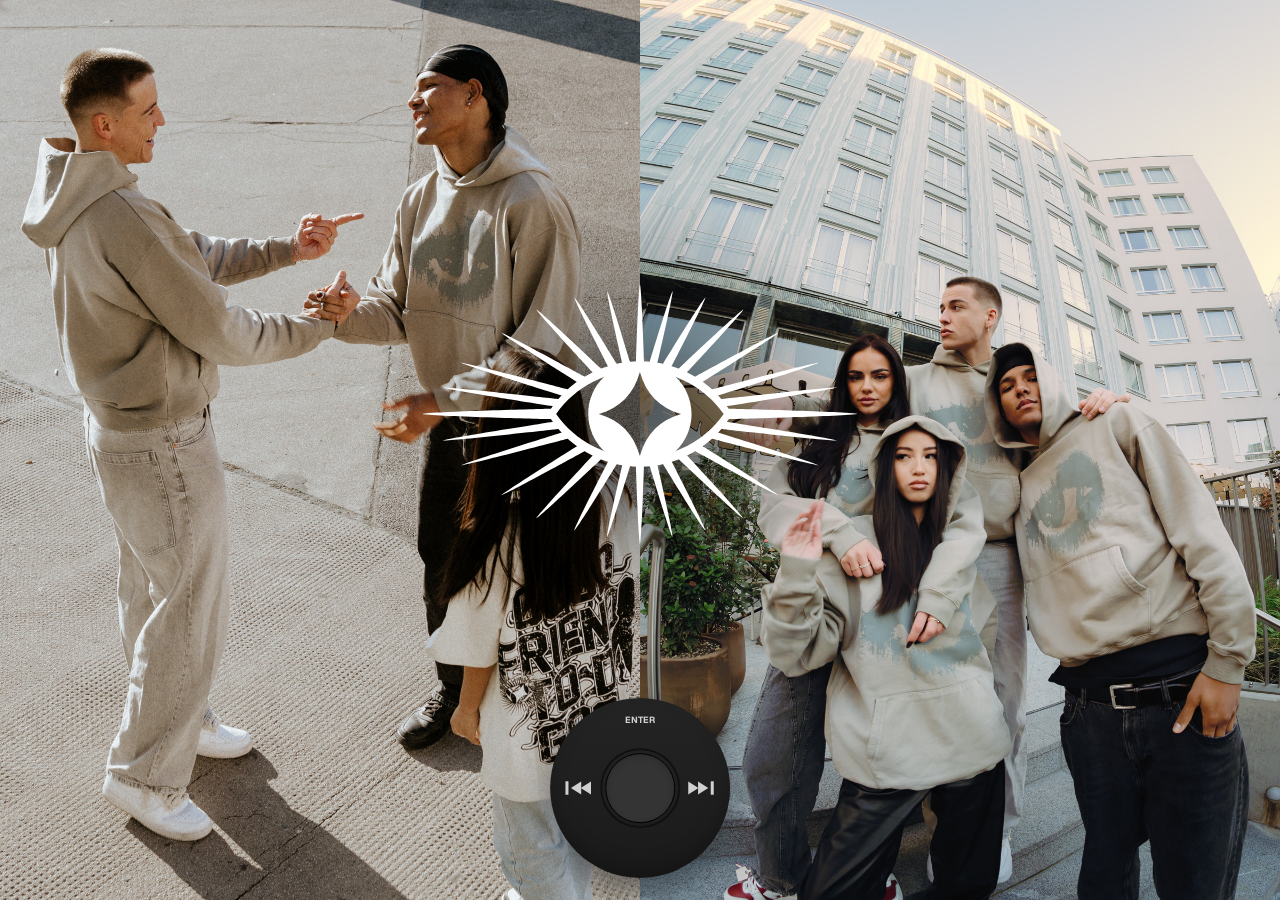
==== commit 820420b7: "Add intro gate that enters the shop through the click wheel. Campaign split-gallery fades out under " ====
--- a/preview/index.html
+++ b/preview/index.html
@@ -25,9 +25,142 @@
         --font-geist-pixel: "Geist Pixel", sans-serif;
       }
     </style>
-    <link rel="stylesheet" href="../assets/shop.css?v=title-desk" />
+    <link rel="stylesheet" href="../assets/shop.css?v=wheel-enter" />
   </head>
   <body class="template-index" data-preview="true">
+    <div class="intro" data-intro data-enter-label="Enter">
+      <div class="intro__split">
+        <div class="intro__pane">
+          <div class="intro__track" data-intro-track="left">
+            <figure class="intro__shot"><img src="../assets/intro-01.jpg" alt="" width="1800" height="1800"></figure>
+            <figure class="intro__shot"><img src="../assets/intro-02.jpg" alt="" width="1800" height="1800"></figure>
+            <figure class="intro__shot"><img src="../assets/intro-03.jpg" alt="" width="1800" height="1800"></figure>
+            <figure class="intro__shot"><img src="../assets/intro-04.jpg" alt="" width="1800" height="1800"></figure>
+            <figure class="intro__shot"><img src="../assets/intro-05.jpg" alt="" width="1800" height="1800"></figure>
+            <figure class="intro__shot"><img src="../assets/intro-06.jpg" alt="" width="1800" height="1800"></figure>
+            <figure class="intro__shot"><img src="../assets/intro-07.jpg" alt="" width="1800" height="1800"></figure>
+            <figure class="intro__shot"><img src="../assets/intro-08.jpg" alt="" width="1800" height="1800"></figure>
+            <figure class="intro__shot"><img src="../assets/intro-09.jpg" alt="" width="1800" height="1800"></figure>
+            <figure class="intro__shot"><img src="../assets/intro-10.jpg" alt="" width="1800" height="1800"></figure>
+            <figure class="intro__shot"><img src="../assets/intro-11.jpg" alt="" width="1800" height="1800"></figure>
+            <figure class="intro__shot"><img src="../assets/intro-12.jpg" alt="" width="1800" height="1800"></figure>
+            <figure class="intro__shot"><img src="../assets/intro-13.jpg" alt="" width="1800" height="1800"></figure>
+            <figure class="intro__shot"><img src="../assets/intro-14.jpg" alt="" width="1800" height="1800"></figure>
+            <figure class="intro__shot"><img src="../assets/intro-15.jpg" alt="" width="1800" height="1800"></figure>
+            <figure class="intro__shot"><img src="../assets/intro-16.jpg" alt="" width="1800" height="1800"></figure>
+            <figure class="intro__shot"><img src="../assets/intro-17.jpg" alt="" width="1800" height="1800"></figure>
+            <figure class="intro__shot"><img src="../assets/intro-18.jpg" alt="" width="1800" height="1800"></figure>
+            <figure class="intro__shot"><img src="../assets/intro-19.jpg" alt="" width="1800" height="1800"></figure>
+            <figure class="intro__shot"><img src="../assets/intro-20.jpg" alt="" width="1800" height="1800"></figure>
+            <figure class="intro__shot"><img src="../assets/intro-21.jpg" alt="" width="1800" height="1800"></figure>
+            <figure class="intro__shot"><img src="../assets/intro-22.jpg" alt="" width="1800" height="1800"></figure>
+            <figure class="intro__shot"><img src="../assets/intro-23.jpg" alt="" width="1800" height="1800"></figure>
+            <figure class="intro__shot"><img src="../assets/intro-24.jpg" alt="" width="1800" height="1800"></figure>
+            <figure class="intro__shot"><img src="../assets/intro-25.jpg" alt="" width="1800" height="1800"></figure>
+            <figure class="intro__shot"><img src="../assets/intro-26.jpg" alt="" width="1800" height="1800"></figure>
+            <figure class="intro__shot"><img src="../assets/intro-27.jpg" alt="" width="1800" height="1800"></figure>
+            <figure class="intro__shot"><img src="../assets/intro-28.jpg" alt="" width="1800" height="1800"></figure>
+            <figure class="intro__shot"><img src="../assets/intro-29.jpg" alt="" width="1800" height="1800"></figure>
+            <figure class="intro__shot"><img src="../assets/intro-30.jpg" alt="" width="1800" height="1800"></figure>
+            <figure class="intro__shot"><img src="../assets/intro-01.jpg" alt="" width="1800" height="1800"></figure>
+            <figure class="intro__shot"><img src="../assets/intro-02.jpg" alt="" width="1800" height="1800"></figure>
+            <figure class="intro__shot"><img src="../assets/intro-03.jpg" alt="" width="1800" height="1800"></figure>
+            <figure class="intro__shot"><img src="../assets/intro-04.jpg" alt="" width="1800" height="1800"></figure>
+            <figure class="intro__shot"><img src="../assets/intro-05.jpg" alt="" width="1800" height="1800"></figure>
+            <figure class="intro__shot"><img src="../assets/intro-06.jpg" alt="" width="1800" height="1800"></figure>
+            <figure class="intro__shot"><img src="../assets/intro-07.jpg" alt="" width="1800" height="1800"></figure>
+            <figure class="intro__shot"><img src="../assets/intro-08.jpg" alt="" width="1800" height="1800"></figure>
+            <figure class="intro__shot"><img src="../assets/intro-09.jpg" alt="" width="1800" height="1800"></figure>
+            <figure class="intro__shot"><img src="../assets/intro-10.jpg" alt="" width="1800" height="1800"></figure>
+            <figure class="intro__shot"><img src="../assets/intro-11.jpg" alt="" width="1800" height="1800"></figure>
+            <figure class="intro__shot"><img src="../assets/intro-12.jpg" alt="" width="1800" height="1800"></figure>
+            <figure class="intro__shot"><img src="../assets/intro-13.jpg" alt="" width="1800" height="1800"></figure>
+            <figure class="intro__shot"><img src="../assets/intro-14.jpg" alt="" width="1800" height="1800"></figure>
+            <figure class="intro__shot"><img src="../assets/intro-15.jpg" alt="" width="1800" height="1800"></figure>
+            <figure class="intro__shot"><img src="../assets/intro-16.jpg" alt="" width="1800" height="1800"></figure>
+            <figure class="intro__shot"><img src="../assets/intro-17.jpg" alt="" width="1800" height="1800"></figure>
+            <figure class="intro__shot"><img src="../assets/intro-18.jpg" alt="" width="1800" height="1800"></figure>
+            <figure class="intro__shot"><img src="../assets/intro-19.jpg" alt="" width="1800" height="1800"></figure>
+            <figure class="intro__shot"><img src="../assets/intro-20.jpg" alt="" width="1800" height="1800"></figure>
+            <figure class="intro__shot"><img src="../assets/intro-21.jpg" alt="" width="1800" height="1800"></figure>
+            <figure class="intro__shot"><img src="../assets/intro-22.jpg" alt="" width="1800" height="1800"></figure>
+            <figure class="intro__shot"><img src="../assets/intro-23.jpg" alt="" width="1800" height="1800"></figure>
+            <figure class="intro__shot"><img src="../assets/intro-24.jpg" alt="" width="1800" height="1800"></figure>
+            <figure class="intro__shot"><img src="../assets/intro-25.jpg" alt="" width="1800" height="1800"></figure>
+            <figure class="intro__shot"><img src="../assets/intro-26.jpg" alt="" width="1800" height="1800"></figure>
+            <figure class="intro__shot"><img src="../assets/intro-27.jpg" alt="" width="1800" height="1800"></figure>
+            <figure class="intro__shot"><img src="../assets/intro-28.jpg" alt="" width="1800" height="1800"></figure>
+            <figure class="intro__shot"><img src="../assets/intro-29.jpg" alt="" width="1800" height="1800"></figure>
+            <figure class="intro__shot"><img src="../assets/intro-30.jpg" alt="" width="1800" height="1800"></figure>
+          </div>
+        </div>
+        <div class="intro__pane">
+          <div class="intro__track" data-intro-track="right">
+            <figure class="intro__shot"><img src="../assets/intro-30.jpg" alt="" width="1800" height="1800"></figure>
+            <figure class="intro__shot"><img src="../assets/intro-29.jpg" alt="" width="1800" height="1800"></figure>
+            <figure class="intro__shot"><img src="../assets/intro-28.jpg" alt="" width="1800" height="1800"></figure>
+            <figure class="intro__shot"><img src="../assets/intro-27.jpg" alt="" width="1800" height="1800"></figure>
+            <figure class="intro__shot"><img src="../assets/intro-26.jpg" alt="" width="1800" height="1800"></figure>
+            <figure class="intro__shot"><img src="../assets/intro-25.jpg" alt="" width="1800" height="1800"></figure>
+            <figure class="intro__shot"><img src="../assets/intro-24.jpg" alt="" width="1800" height="1800"></figure>
+            <figure class="intro__shot"><img src="../assets/intro-23.jpg" alt="" width="1800" height="1800"></figure>
+            <figure class="intro__shot"><img src="../assets/intro-22.jpg" alt="" width="1800" height="1800"></figure>
+            <figure class="intro__shot"><img src="../assets/intro-21.jpg" alt="" width="1800" height="1800"></figure>
+            <figure class="intro__shot"><img src="../assets/intro-20.jpg" alt="" width="1800" height="1800"></figure>
+            <figure class="intro__shot"><img src="../assets/intro-19.jpg" alt="" width="1800" height="1800"></figure>
+            <figure class="intro__shot"><img src="../assets/intro-18.jpg" alt="" width="1800" height="1800"></figure>
+            <figure class="intro__shot"><img src="../assets/intro-17.jpg" alt="" width="1800" height="1800"></figure>
+            <figure class="intro__shot"><img src="../assets/intro-16.jpg" alt="" width="1800" height="1800"></figure>
+            <figure class="intro__shot"><img src="../assets/intro-15.jpg" alt="" width="1800" height="1800"></figure>
+            <figure class="intro__shot"><img src="../assets/intro-14.jpg" alt="" width="1800" height="1800"></figure>
+            <figure class="intro__shot"><img src="../assets/intro-13.jpg" alt="" width="1800" height="1800"></figure>
+            <figure class="intro__shot"><img src="../assets/intro-12.jpg" alt="" width="1800" height="1800"></figure>
+            <figure class="intro__shot"><img src="../assets/intro-11.jpg" alt="" width="1800" height="1800"></figure>
+            <figure class="intro__shot"><img src="../assets/intro-10.jpg" alt="" width="1800" height="1800"></figure>
+            <figure class="intro__shot"><img src="../assets/intro-09.jpg" alt="" width="1800" height="1800"></figure>
+            <figure class="intro__shot"><img src="../assets/intro-08.jpg" alt="" width="1800" height="1800"></figure>
+            <figure class="intro__shot"><img src="../assets/intro-07.jpg" alt="" width="1800" height="1800"></figure>
+            <figure class="intro__shot"><img src="../assets/intro-06.jpg" alt="" width="1800" height="1800"></figure>
+            <figure class="intro__shot"><img src="../assets/intro-05.jpg" alt="" width="1800" height="1800"></figure>
+            <figure class="intro__shot"><img src="../assets/intro-04.jpg" alt="" width="1800" height="1800"></figure>
+            <figure class="intro__shot"><img src="../assets/intro-03.jpg" alt="" width="1800" height="1800"></figure>
+            <figure class="intro__shot"><img src="../assets/intro-02.jpg" alt="" width="1800" height="1800"></figure>
+            <figure class="intro__shot"><img src="../assets/intro-01.jpg" alt="" width="1800" height="1800"></figure>
+            <figure class="intro__shot"><img src="../assets/intro-30.jpg" alt="" width="1800" height="1800"></figure>
+            <figure class="intro__shot"><img src="../assets/intro-29.jpg" alt="" width="1800" height="1800"></figure>
+            <figure class="intro__shot"><img src="../assets/intro-28.jpg" alt="" width="1800" height="1800"></figure>
+            <figure class="intro__shot"><img src="../assets/intro-27.jpg" alt="" width="1800" height="1800"></figure>
+            <figure class="intro__shot"><img src="../assets/intro-26.jpg" alt="" width="1800" height="1800"></figure>
+            <figure class="intro__shot"><img src="../assets/intro-25.jpg" alt="" width="1800" height="1800"></figure>
+            <figure class="intro__shot"><img src="../assets/intro-24.jpg" alt="" width="1800" height="1800"></figure>
+            <figure class="intro__shot"><img src="../assets/intro-23.jpg" alt="" width="1800" height="1800"></figure>
+            <figure class="intro__shot"><img src="../assets/intro-22.jpg" alt="" width="1800" height="1800"></figure>
+            <figure class="intro__shot"><img src="../assets/intro-21.jpg" alt="" width="1800" height="1800"></figure>
+            <figure class="intro__shot"><img src="../assets/intro-20.jpg" alt="" width="1800" height="1800"></figure>
+            <figure class="intro__shot"><img src="../assets/intro-19.jpg" alt="" width="1800" height="1800"></figure>
+            <figure class="intro__shot"><img src="../assets/intro-18.jpg" alt="" width="1800" height="1800"></figure>
+            <figure class="intro__shot"><img src="../assets/intro-17.jpg" alt="" width="1800" height="1800"></figure>
+            <figure class="intro__shot"><img src="../assets/intro-16.jpg" alt="" width="1800" height="1800"></figure>
+            <figure class="intro__shot"><img src="../assets/intro-15.jpg" alt="" width="1800" height="1800"></figure>
+            <figure class="intro__shot"><img src="../assets/intro-14.jpg" alt="" width="1800" height="1800"></figure>
+            <figure class="intro__shot"><img src="../assets/intro-13.jpg" alt="" width="1800" height="1800"></figure>
+            <figure class="intro__shot"><img src="../assets/intro-12.jpg" alt="" width="1800" height="1800"></figure>
+            <figure class="intro__shot"><img src="../assets/intro-11.jpg" alt="" width="1800" height="1800"></figure>
+            <figure class="intro__shot"><img src="../assets/intro-10.jpg" alt="" width="1800" height="1800"></figure>
+            <figure class="intro__shot"><img src="../assets/intro-09.jpg" alt="" width="1800" height="1800"></figure>
+            <figure class="intro__shot"><img src="../assets/intro-08.jpg" alt="" width="1800" height="1800"></figure>
+            <figure class="intro__shot"><img src="../assets/intro-07.jpg" alt="" width="1800" height="1800"></figure>
+            <figure class="intro__shot"><img src="../assets/intro-06.jpg" alt="" width="1800" height="1800"></figure>
+            <figure class="intro__shot"><img src="../assets/intro-05.jpg" alt="" width="1800" height="1800"></figure>
+            <figure class="intro__shot"><img src="../assets/intro-04.jpg" alt="" width="1800" height="1800"></figure>
+            <figure class="intro__shot"><img src="../assets/intro-03.jpg" alt="" width="1800" height="1800"></figure>
+            <figure class="intro__shot"><img src="../assets/intro-02.jpg" alt="" width="1800" height="1800"></figure>
+            <figure class="intro__shot"><img src="../assets/intro-01.jpg" alt="" width="1800" height="1800"></figure>
+          </div>
+        </div>
+      </div>
+      <img class="intro__logo" src="../assets/laflarelogo.svg" alt="LAFLARECLUB" width="14875" height="8892">
+    </div>
     <a class="skip-link" href="#Main">Skip to content</a>
     <main id="Main" class="stage">
       <p class="stage-loader" role="status">Loading</p>
@@ -41,7 +174,6 @@
             height="237"
           />
         </a>
-      
         <nav class="chrome-actions" aria-label="Account and cart">
           <a
             class="chrome-icon chrome-icon--account"
@@ -149,7 +281,7 @@
           </div>
           <div class="price" data-price></div>
         </div>
-        <div class="detail-row">
+        <div class="detail-row detail-row--atc">
           <button type="button" class="more-btn" data-more>More info</button>
           <button type="button" class="atc" data-atc>Add to cart</button>
         </div>
@@ -163,6 +295,24 @@
         <div class="info-panel__copy" data-info-copy></div>
         <button type="button" class="icon-btn" data-close-info>Close</button>
       </div>
+    </div>
+
+    <div class="sticky-atc" data-sticky-atc hidden>
+      <button
+        type="button"
+        class="sticky-atc__back"
+        data-detail-back
+        aria-label="Back"
+      >
+        <img
+          src="../assets/back-btn.png"
+          alt=""
+          width="66"
+          height="66"
+          decoding="async"
+        />
+      </button>
+      <button type="button" class="atc sticky-atc__btn" data-atc-sticky>Add to cart</button>
     </div>
 
     <div class="wheel-dock">
@@ -293,6 +443,12 @@
           <div class="cart-lines" data-cart-lines></div>
         </div>
         <div class="cart-panel__foot">
+          <div class="cart-ship" data-cart-ship hidden>
+            <p class="cart-ship__msg" data-cart-ship-msg></p>
+            <div class="cart-ship__track" aria-hidden="true">
+              <span class="cart-ship__fill" data-cart-ship-fill></span>
+            </div>
+          </div>
           <div class="cart-total" data-cart-total hidden>
             <span class="cart-total__label">Total</span>
             <span class="cart-total__value" data-cart-total-value></span>
@@ -465,7 +621,11 @@
           "qty_up": "Increase quantity",
           "qty_down": "Decrease quantity",
           "preview_checkout": "Preview only. Upload this theme to Shopify to checkout.",
-          "total": "Total"
+          "total": "Total",
+          "shipping_remain": "Add {{ amount }} more for free shipping",
+          "shipping_unlocked": "You've unlocked free shipping",
+          "back": "Back",
+          "menu": "Menu"
         },
         "products": [
           {
@@ -474,7 +634,7 @@
             "title": "BEYOND ONES LIMITS TEE",
             "url": "./index.html",
             "available": true,
-            "price_formatted": "1.290 Kč",
+            "price_formatted": "1.290 CZK",
             "description": "Oversized heavyweight 260gsm organic cotton tee. Screen print front and back, distressed details, ribbed crew neck.",
             "images": [
               "https://cdn.shopify.com/s/files/1/0555/8806/1508/files/BLACKFRONT1_1.png?v=1731066007",
@@ -485,25 +645,25 @@
                 "id": 46376040497476,
                 "title": "S",
                 "available": true,
-                "price_formatted": "1.290 Kč"
+                "price_formatted": "1.290 CZK"
               },
               {
                 "id": 46376040530244,
                 "title": "M",
                 "available": true,
-                "price_formatted": "1.290 Kč"
+                "price_formatted": "1.290 CZK"
               },
               {
                 "id": 46376040563012,
                 "title": "L",
                 "available": true,
-                "price_formatted": "1.290 Kč"
+                "price_formatted": "1.290 CZK"
               },
               {
                 "id": 46376040595780,
                 "title": "XL",
                 "available": true,
-                "price_formatted": "1.290 Kč"
+                "price_formatted": "1.290 CZK"
               }
             ]
           },
@@ -513,7 +673,7 @@
             "title": "CÉDRIC POSPĚŠ SI TEE",
             "url": "./index.html",
             "available": false,
-            "price_formatted": "649 Kč",
+            "price_formatted": "649 CZK",
             "description": "33 numbered tees. DTF heading, hand-sprayed number by Cédric. Closed series, no restocks.",
             "images": [
               "https://cdn.shopify.com/s/files/1/0555/8806/1508/files/triko3.png?v=1776505116"
@@ -523,25 +683,25 @@
                 "id": 56679027179844,
                 "title": "S",
                 "available": false,
-                "price_formatted": "649 Kč"
+                "price_formatted": "649 CZK"
               },
               {
                 "id": 56679027212612,
                 "title": "M",
                 "available": false,
-                "price_formatted": "649 Kč"
+                "price_formatted": "649 CZK"
               },
               {
                 "id": 56679027245380,
                 "title": "L",
                 "available": false,
-                "price_formatted": "649 Kč"
+                "price_formatted": "649 CZK"
               },
               {
                 "id": 56679027278148,
                 "title": "XL",
                 "available": false,
-                "price_formatted": "649 Kč"
+                "price_formatted": "649 CZK"
               }
             ]
           },
@@ -551,7 +711,7 @@
             "title": "GOOD FRIENDS TO DO GOOD TEE",
             "url": "./index.html",
             "available": true,
-            "price_formatted": "1.290 Kč",
+            "price_formatted": "1.290 CZK",
             "description": "Cream oversized 260gsm organic cotton tee. Screen print front and back, distressed design elements.",
             "images": [
               "https://cdn.shopify.com/s/files/1/0555/8806/1508/files/frontcream_final.png?v=1731065352",
@@ -562,25 +722,25 @@
                 "id": 46376031977796,
                 "title": "S",
                 "available": true,
-                "price_formatted": "1.290 Kč"
+                "price_formatted": "1.290 CZK"
               },
               {
                 "id": 46376032010564,
                 "title": "M",
                 "available": true,
-                "price_formatted": "1.290 Kč"
+                "price_formatted": "1.290 CZK"
               },
               {
                 "id": 46376032043332,
                 "title": "L",
                 "available": true,
-                "price_formatted": "1.290 Kč"
+                "price_formatted": "1.290 CZK"
               },
               {
                 "id": 46376032076100,
                 "title": "XL",
                 "available": true,
-                "price_formatted": "1.290 Kč"
+                "price_formatted": "1.290 CZK"
               }
             ]
           },
@@ -590,7 +750,7 @@
             "title": "THIRD EYE HOODIE",
             "url": "./index.html",
             "available": true,
-            "price_formatted": "2.290 Kč",
+            "price_formatted": "2.290 CZK",
             "description": "Olive cropped 450gsm French terry hoodie. Corrosive spray, screen print, logo embroidery on the hood.",
             "images": [
               "https://cdn.shopify.com/s/files/1/0555/8806/1508/files/HOODIEFRONT1_2.png?v=1731066103"
@@ -600,31 +760,31 @@
                 "id": 44795502231876,
                 "title": "S",
                 "available": true,
-                "price_formatted": "2.290 Kč"
+                "price_formatted": "2.290 CZK"
               },
               {
                 "id": 44795502264644,
                 "title": "M",
                 "available": true,
-                "price_formatted": "2.290 Kč"
+                "price_formatted": "2.290 CZK"
               },
               {
                 "id": 44795502297412,
                 "title": "L",
                 "available": true,
-                "price_formatted": "2.290 Kč"
+                "price_formatted": "2.290 CZK"
               },
               {
                 "id": 44795502330180,
                 "title": "XL",
                 "available": true,
-                "price_formatted": "2.290 Kč"
+                "price_formatted": "2.290 CZK"
               }
             ]
           }
         ]
       }
     </script>
-    <script src="../assets/shop.js?v=mobile-slide" defer></script>
+    <script src="../assets/shop.js?v=wheel-enter-label" defer></script>
   </body>
 </html>
--- a/assets/shop.css
+++ b/assets/shop.css
@@ -25,6 +25,7 @@
   --z-detail: 15;
   --z-menu: 40;
   --z-cart: 45;
+  --z-intro: 80;
   --cursor: url("cursor.svg") 4 2, auto;
   --cursor-hover: url("cursor.svg") 4 2, auto;
   --font-geist: "Geist", sans-serif;
@@ -260,6 +261,183 @@
   background: transparent;
 }
 
+.sticky-atc {
+  display: none;
+}
+
+.intro {
+  position: fixed;
+  z-index: var(--z-intro);
+  inset: 0;
+  background: #0a0a0a;
+  overflow: hidden;
+  color: var(--white);
+}
+
+body:has(.intro:not(.is-leaving)) {
+  overflow: hidden;
+}
+
+.intro.is-leaving {
+  opacity: 0;
+  pointer-events: none;
+  transition: opacity 640ms var(--ease-out);
+}
+
+.intro__split {
+  display: flex;
+  flex-direction: column;
+  height: 100%;
+}
+
+.intro__pane {
+  position: relative;
+  flex: 1 1 50%;
+  min-height: 0;
+  overflow: hidden;
+}
+
+.intro__track {
+  display: flex;
+  height: 100%;
+  width: max-content;
+  will-change: transform;
+}
+
+.intro__shot {
+  flex: 0 0 100vw;
+  width: 100vw;
+  height: 100%;
+  margin: 0;
+}
+
+.intro__shot img {
+  display: block;
+  width: 100%;
+  height: 100%;
+  object-fit: cover;
+}
+
+.intro__logo {
+  position: absolute;
+  z-index: 2;
+  left: 50%;
+  top: 46%;
+  width: min(78vw, 340px);
+  height: auto;
+  transform: translate(-50%, -50%);
+  pointer-events: none;
+  filter: drop-shadow(0 18px 28px rgb(0 0 0 / 0.55));
+}
+
+.intro::before {
+  content: "";
+  position: absolute;
+  z-index: 1;
+  left: 50%;
+  top: 46%;
+  width: min(86vw, 460px);
+  height: min(86vw, 460px);
+  transform: translate(-50%, -50%);
+  background: radial-gradient(circle, rgb(0 0 0 / 0.34) 0%, rgb(0 0 0 / 0) 68%);
+  pointer-events: none;
+}
+
+body.template-index.is-wheel-held:not(.is-stage-in) .wheel-dock,
+body.template-index.is-wheel-held:not(.is-stage-in) .wheel-dock > .wheel-wrap {
+  opacity: 1;
+  pointer-events: auto;
+}
+
+body:has(.intro) .wheel-dock {
+  z-index: calc(var(--z-intro) + 2);
+}
+
+body.is-intro .wheel__hit {
+  pointer-events: none;
+}
+
+body.is-intro .wheel {
+  box-shadow:
+    inset 0 -10px 18px rgb(0 0 0 / 0.22),
+    0 16px 36px rgb(0 0 0 / 0.48);
+}
+
+body.is-intro .wheel__center {
+  animation: intro-wheel-cue 2200ms var(--ease-out) infinite;
+}
+
+@keyframes intro-wheel-cue {
+  0% {
+    box-shadow:
+      inset 0 2px 6px rgb(0 0 0 / 0.18),
+      0 0 0 0 rgb(255 255 255 / 0.55);
+  }
+  70%,
+  100% {
+    box-shadow:
+      inset 0 2px 6px rgb(0 0 0 / 0.18),
+      0 0 0 14px rgb(255 255 255 / 0);
+  }
+}
+
+@media (prefers-reduced-motion: reduce) {
+  body.is-intro .wheel__center {
+    animation: none;
+  }
+}
+
+@media (min-width: 768px) {
+  .intro__split {
+    flex-direction: row;
+  }
+
+  .intro__pane {
+    flex-basis: 50%;
+  }
+
+  .intro__shot {
+    flex-basis: 50vw;
+    width: 50vw;
+  }
+
+  .intro__logo {
+    width: min(34vw, 460px);
+  }
+}
+
+.sticky-atc__back {
+  display: inline-flex;
+  align-items: center;
+  justify-content: center;
+  flex: 0 0 52px;
+  width: 52px;
+  height: 52px;
+  margin: 0;
+  padding: 0;
+  border: 0;
+  border-radius: 999px;
+  overflow: hidden;
+  background: var(--black);
+  cursor: var(--cursor);
+  transition:
+    transform 140ms var(--ease-out),
+    opacity 140ms var(--ease-out);
+}
+
+.sticky-atc__back img {
+  display: block;
+  width: 100%;
+  height: 100%;
+  object-fit: cover;
+  pointer-events: none;
+}
+
+.sticky-atc__back:active {
+  transform: scale(0.97);
+  opacity: 0.88;
+}
+
 .product-title {
   position: fixed;
   z-index: var(--z-detail);
@@ -381,6 +559,12 @@
 
 body.template-index.is-stage-in .wheel-dock {
   animation: wheel-dock-in 680ms var(--ease-move) 110ms both;
+}
+
+body.template-index.is-stage-in.is-wheel-held .wheel-dock {
+  animation: none;
+  opacity: 1;
+  transform: translateX(-50%);
 }
 
 @keyframes stage-title {
@@ -891,13 +1075,18 @@
   inset: auto;
   width: 100%;
   height: auto;
-  transform: none !important;
   opacity: 1;
   pointer-events: auto;
 }
 
 body.is-detail.is-info .cover-item[data-shot]:not([data-shot="0"]) {
   width: min(72%, 360px);
+}
+
+@media (min-width: 768px) {
+  body.is-detail.is-info .cover-item[data-shot] {
+    transform: none !important;
+  }
 }
 
 body.is-detail.is-info .cover-item img {
@@ -1210,6 +1399,39 @@
   padding-top: 8px;
 }
 
+.cart-ship {
+  display: grid;
+  gap: 8px;
+}
+
+.cart-ship__msg {
+  margin: 0;
+  font-size: 11px;
+  font-weight: 600;
+  letter-spacing: 0.06em;
+  line-height: 1.35;
+  text-transform: uppercase;
+  color: var(--muted);
+}
+
+.cart-ship.is-unlocked .cart-ship__msg {
+  color: var(--ink);
+}
+
+.cart-ship__track {
+  height: 3px;
+  overflow: hidden;
+  background: rgba(17, 17, 17, 0.1);
+}
+
+.cart-ship__fill {
+  display: block;
+  height: 100%;
+  width: 0;
+  background: var(--ink);
+  transition: width 280ms var(--ease-out);
+}
+
 .cart-total {
   display: flex;
   align-items: baseline;
@@ -1659,7 +1881,7 @@
     min-height: 0;
     padding: calc(var(--header-h) + 8px) 0 4px;
     overflow: hidden;
-    touch-action: pan-x;
+    touch-action: pan-y;
   }
 
   body.is-detail.is-info .coverflow__track {
@@ -1676,6 +1898,23 @@
     inset: 0;
     width: 100%;
     height: 100%;
+    opacity: 0;
+    visibility: hidden;
+    pointer-events: none;
+  }
+
+  body.is-detail.is-info .cover-item[data-shot].is-current {
+    opacity: 1;
+    visibility: visible;
+    pointer-events: auto;
+    z-index: 3;
+  }
+
+  body.is-detail.is-info .coverflow__track.is-dragging .cover-item[data-shot],
+  body.is-detail.is-info .coverflow__track.is-sliding .cover-item[data-shot] {
+    opacity: 1;
+    visibility: visible;
+    pointer-events: auto;
   }
 
   body.is-detail.is-info .cover-item[data-shot] img,
@@ -1691,7 +1930,12 @@
   body.is-detail.is-info .coverflow,
   body.is-detail.is-info .coverflow__track,
   body.is-detail.is-info .cover-item[data-shot] {
-    touch-action: pan-x;
+    touch-action: pan-y;
+  }
+
+  body.is-detail.is-info .coverflow__track.is-dragging,
+  body.is-detail.is-info .coverflow__track.is-dragging .cover-item[data-shot] {
+    touch-action: none;
   }
 
   body.is-detail.is-info .product-title {
@@ -1716,108 +1960,57 @@
     top: auto;
     bottom: auto;
     width: auto;
-    margin: 12px 6% calc(var(--wheel-size) + var(--wheel-offset) + 28px);
+    margin: 12px 6% calc(var(--sticky-atc-h, 72px) + 16px);
     transform: none;
     overflow: visible;
   }
 
+  body.is-detail.is-info .detail-row--atc {
+    display: none;
+  }
+
   body.is-detail {
-    --wheel-size: 64px;
-    --wheel-offset: 18px;
+    --wheel-size: 0px;
+    --wheel-offset: 0px;
+    --sticky-atc-h: calc(68px + env(safe-area-inset-bottom, 0px));
+  }
+
+  body.is-detail .sticky-atc {
+    position: fixed;
+    z-index: calc(var(--z-chrome) + 6);
+    left: 0;
+    right: 0;
+    bottom: 0;
+    display: grid;
+    grid-template-columns: 52px 1fr;
+    gap: 10px;
+    align-items: center;
+    padding: 12px 6% calc(12px + env(safe-area-inset-bottom, 0px));
+    background: linear-gradient(
+      180deg,
+      rgb(255 255 255 / 0) 0%,
+      var(--stage) 28%
+    );
+    pointer-events: none;
+  }
+
+  body.is-detail .sticky-atc[hidden] {
+    display: none;
+  }
+
+  body.is-detail .sticky-atc__back,
+  body.is-detail .sticky-atc__btn {
+    pointer-events: auto;
+  }
+
+  body.is-detail .sticky-atc__btn {
+    width: 100%;
+    height: 52px;
+    border-radius: 999px;
   }
 
   body.is-detail .wheel-dock {
-    z-index: calc(var(--z-chrome) + 5);
-  }
-
-  body.is-detail .wheel-wrap {
-    width: min(86vw, 340px);
-    height: 64px;
-    background: transparent;
-  }
-
-  body.is-detail .wheel {
-    border-radius: 999px;
-    background: #1a1a1a;
-    box-shadow: inset 0 -8px 12px rgb(0 0 0 / 0.35);
-  }
-
-  body.is-detail .wheel__down,
-  body.is-detail .wheel__hit--down,
-  body.is-detail .wheel__center {
     display: none;
-  }
-
-  body.is-detail .wheel__label {
-    display: none;
-  }
-
-  body.is-detail .wheel__hit--menu {
-    left: 50%;
-    top: 50%;
-    right: auto;
-    display: flex;
-    align-items: center;
-    justify-content: center;
-    width: 46px;
-    height: 46px;
-    padding: 0;
-    border: 1.5px solid #3a3a3a;
-    border-radius: 50%;
-    background: transparent;
-    box-shadow: none;
-    transform: translate(-50%, -50%);
-    color: #f2f2f2;
-    font-size: 8px;
-    font-weight: 700;
-    letter-spacing: 0.08em;
-    line-height: 1;
-    text-transform: uppercase;
-    white-space: nowrap;
-  }
-
-  body.is-detail .wheel__hit--menu:active,
-  body.is-detail .wheel__hit--menu.is-pressed {
-    box-shadow: none;
-    transform: translate(-50%, -50%) scale(0.97);
-  }
-
-  body.is-detail .wheel__hit--prev,
-  body.is-detail .wheel__hit--next {
-    top: 0;
-    height: 100%;
-    border-radius: 999px;
-    box-shadow: none;
-  }
-
-  body.is-detail .wheel__hit--prev {
-    left: 0;
-    width: 34%;
-  }
-
-  body.is-detail .wheel__hit--next {
-    right: 0;
-    width: 34%;
-  }
-
-  body.is-detail .wheel__hit--prev:active,
-  body.is-detail .wheel__hit--next:active,
-  body.is-detail .wheel__hit--prev.is-pressed,
-  body.is-detail .wheel__hit--next.is-pressed {
-    box-shadow: none;
-  }
-
-  body.is-detail .wheel__skip {
-    width: 26px;
-    color: #f2f2f2;
-  }
-
-  body.is-detail .wheel__skip--prev {
-    left: 16%;
-  }
-
-  body.is-detail .wheel__skip--next {
-    right: 16%;
   }
 }
 
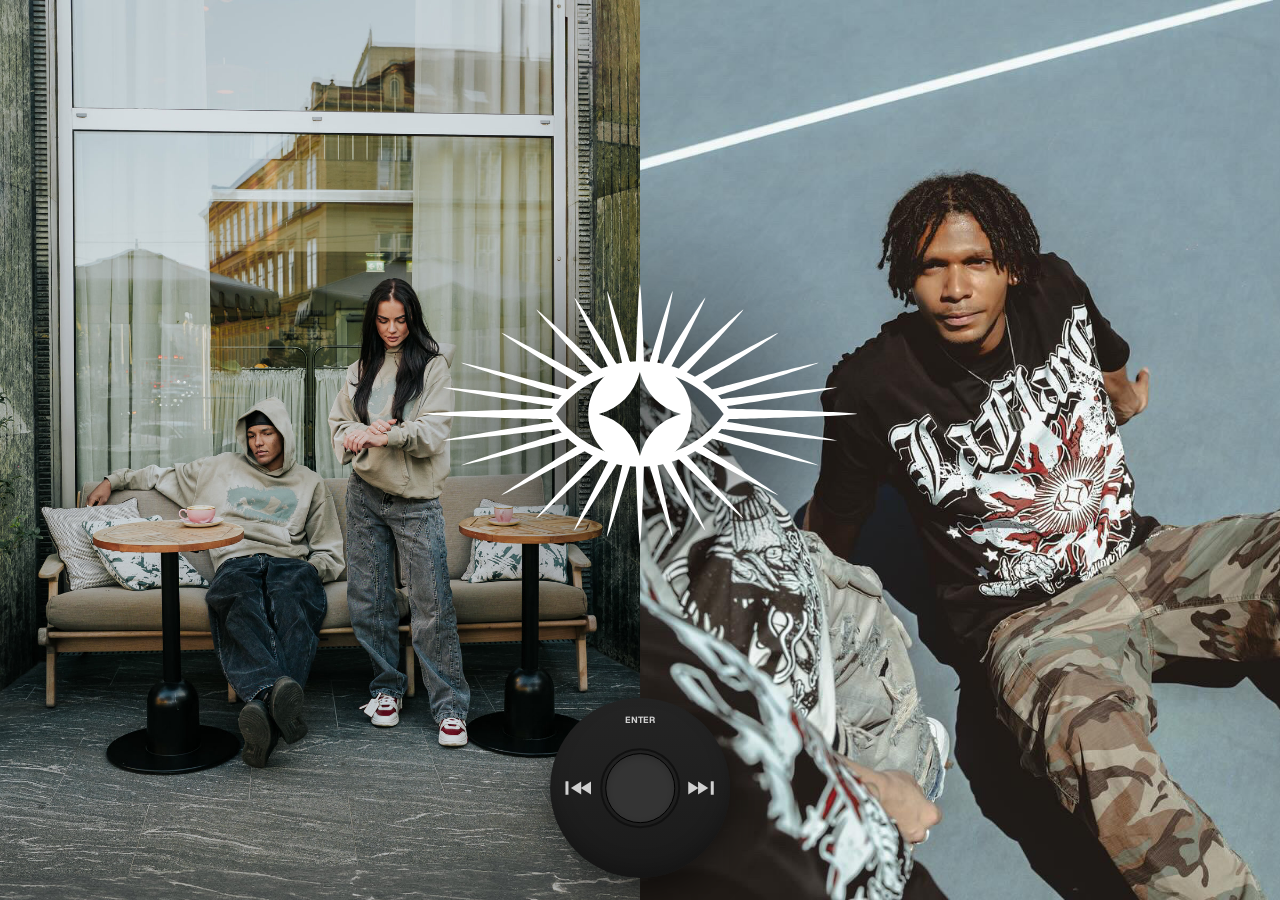
==== commit 57c7ee54: "Fix free-shipping copy showing an escaped apostrophe. Shopify’s translation escape was leaking &#39;" ====
--- a/preview/index.html
+++ b/preview/index.html
@@ -623,7 +623,7 @@
           "preview_checkout": "Preview only. Upload this theme to Shopify to checkout.",
           "total": "Total",
           "shipping_remain": "Add {{ amount }} more for free shipping",
-          "shipping_unlocked": "You've unlocked free shipping",
+          "shipping_unlocked": "You unlocked free shipping",
           "back": "Back",
           "menu": "Menu"
         },
@@ -785,6 +785,6 @@
         ]
       }
     </script>
-    <script src="../assets/shop.js?v=wheel-enter-label" defer></script>
+    <script src="../assets/shop.js?v=ship-apostrophe" defer></script>
   </body>
 </html>
